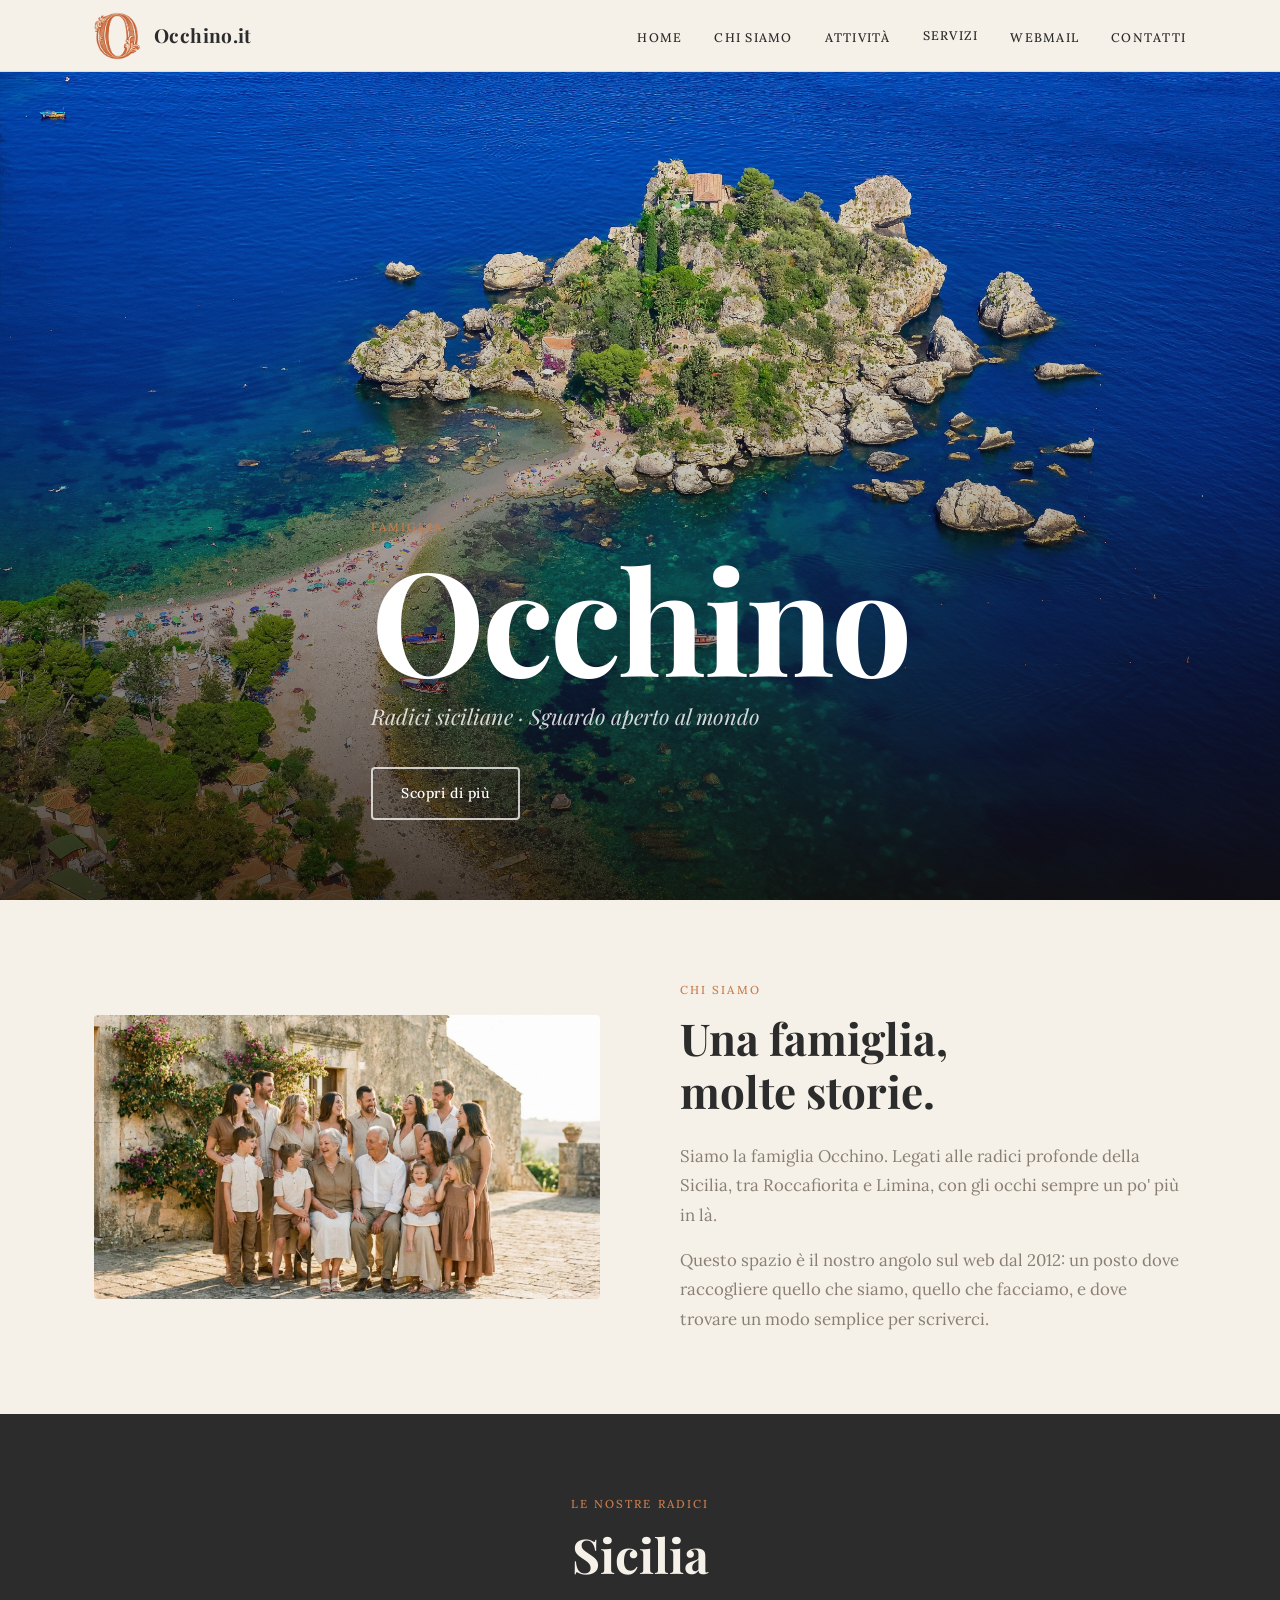
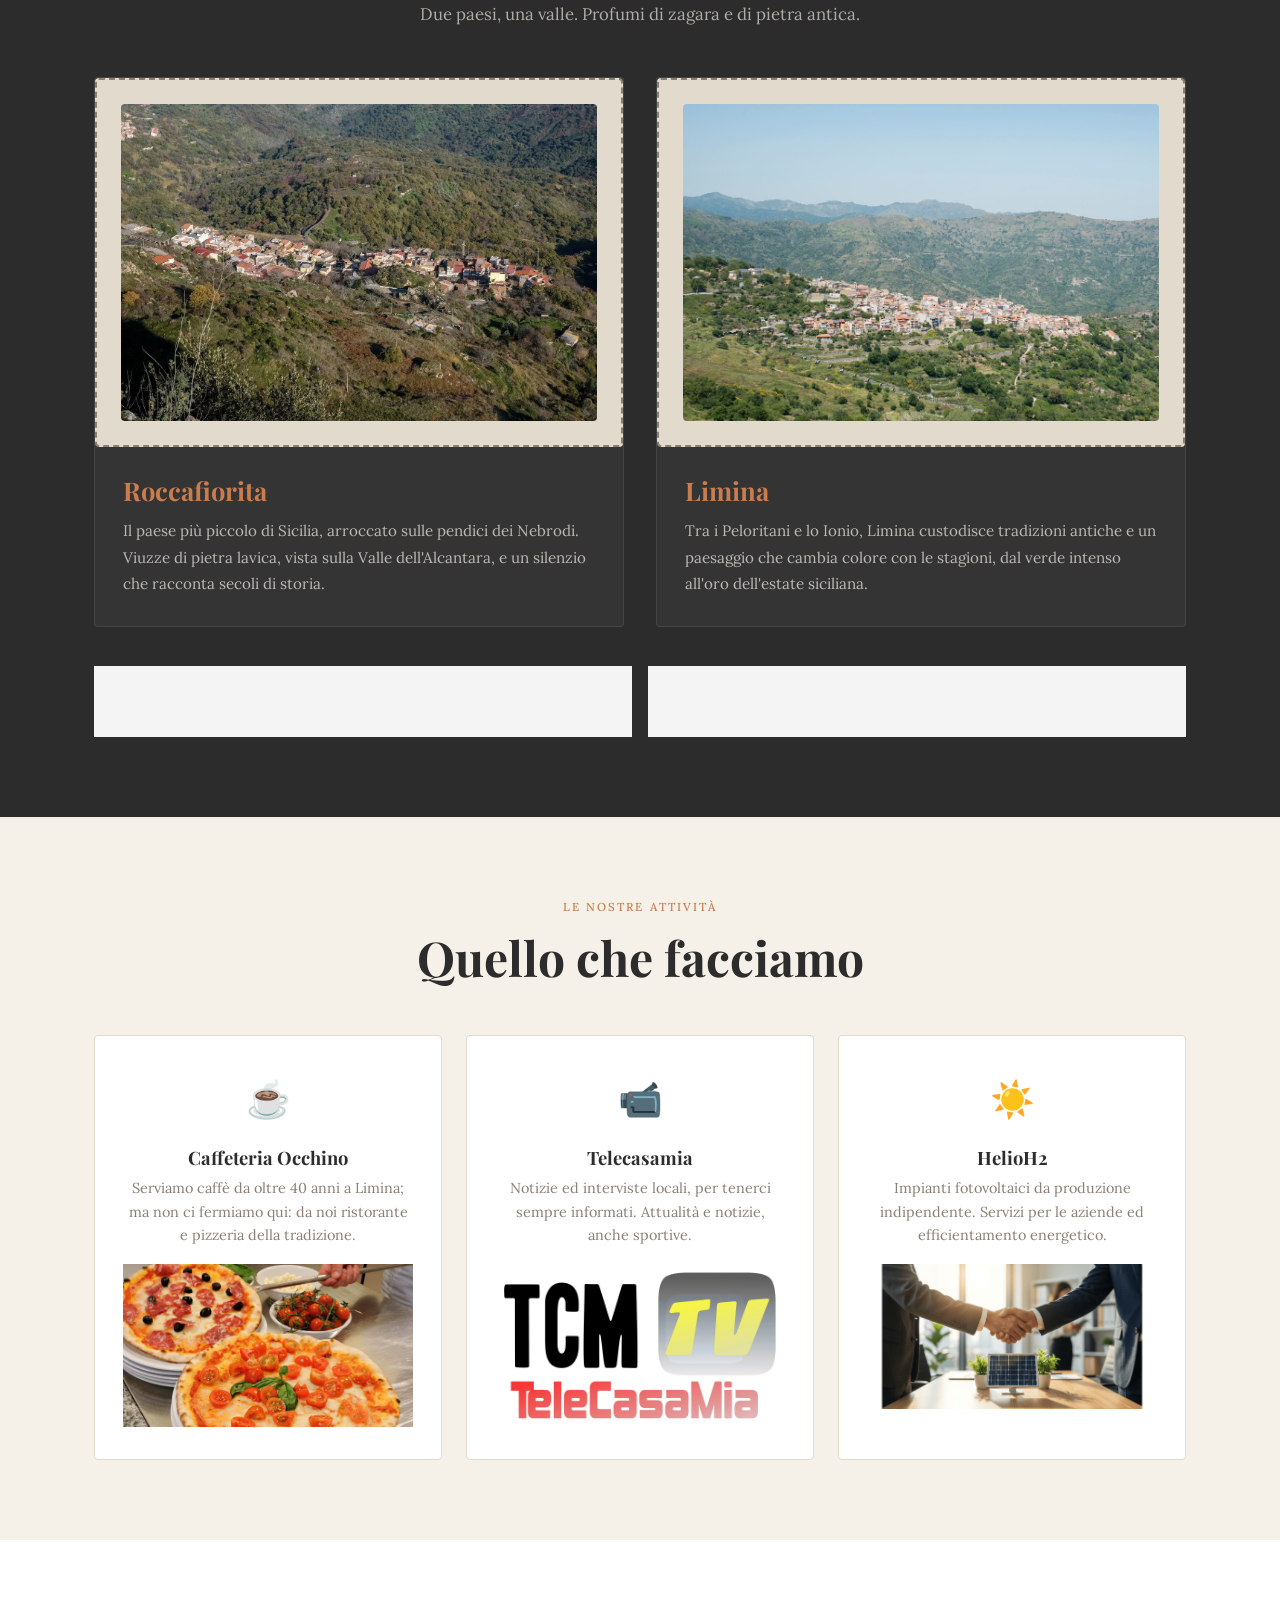
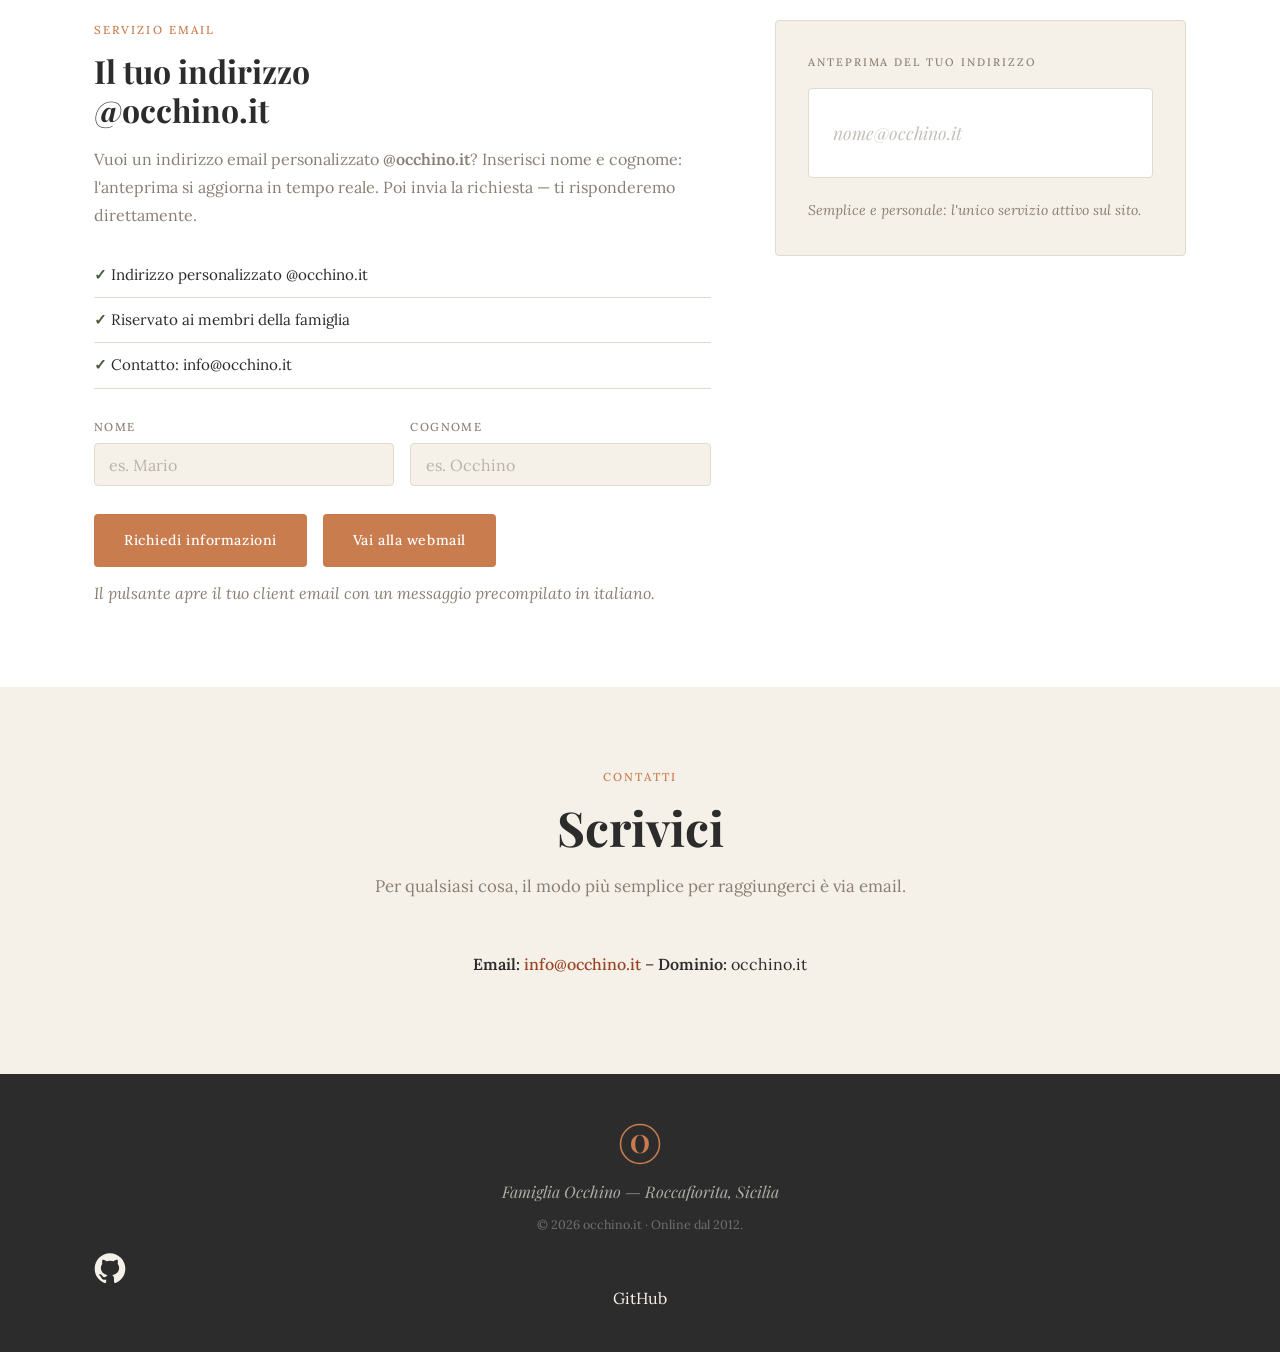
==== index.html @ a4d82f96 "Update index.html" ====
<!DOCTYPE html>
<html lang="it">

<head>
  <meta charset="UTF-8">
  <meta name="viewport" content="width=device-width, initial-scale=1.0">
  <title>Famiglia Occhino</title>
  <meta name="description" content="Sito ufficiale della Famiglia Occhino — Radici siciliane, sguardo aperto al mondo.">

  <!-- Google Fonts: Playfair Display (headings) + Lora (body) -->
  <link rel="preconnect" href="https://fonts.googleapis.com">
  <link rel="preconnect" href="https://fonts.gstatic.com" crossorigin>
  <link
    href="https://fonts.googleapis.com/css2?family=Playfair+Display:ital,wght@0,400;0,600;0,700;1,400;1,600&family=Lora:ital,wght@0,400;0,500;1,400&display=swap"
    rel="stylesheet">

  <link rel="stylesheet" href="jscss/style.css">
  <link rel="icon" type="image/x-icon" href="images/favicon.ico">

</head>

<body>

  <!-- =============================================
       NAVIGATION
       ============================================= -->
  <header class="site-header">
    <nav class="nav container" role="navigation" aria-label="Navigazione principale">

      <a href="#home" class="nav-logo" aria-label="Famiglia Occhino — torna all'inizio">
        <img class="logo-svg" src="images/logo.png" />
        <span class="nav-logo-text">Occhino.it</span>
      </a>

      <button class="nav-toggle" id="navToggle" aria-label="Apri menu" aria-expanded="false">
        <span></span>
        <span></span>
        <span></span>
      </button>

      <ul class="nav-links" id="navLinks" role="list">
        <li><a href="#home">Home</a></li>
        <li><a href="#about">Chi Siamo</a></li>
        <li><a href="#activities">Attività</a></li>
        <li class="nav-item--dropdown">
          <button class="nav-dropdown-toggle" aria-label="Apri menu Servizi" aria-expanded="false">Servizi</button>
          <ul class="nav-dropdown-menu" role="list">
            <li><a href="#email-service">Richiedi nuovo indirizzo</a></li>
            <li><button class="nav-dropdown-btn" id="openCodiceModal">Calcola il Codice Fiscale</button></li>
          </ul>
        </li>
        <li><a href="https://mail.occhino.it" target="_blank">Webmail</a></li>
        <li><a href="#contact">Contatti</a></li>
      </ul>

    </nav>
  </header>


  <!-- =============================================
       HERO
       HOW TO ADD A REAL IMAGE:
       1. Save your photo as images/hero.jpg
       2. Remove the <div class="hero-img-placeholder"> block
       3. Uncomment the <img> line below
       Picsart prompt → see README.md
       ============================================= -->
  <section id="home" class="hero">
    <div class="hero-bg" aria-hidden="true">

      <img src="images/hero.jpg" class="hero-img" alt="Panorama di Roccafiorita, Sicilia">

    </div>
    <div class="hero-overlay" aria-hidden="true"></div>
    <div class="hero-content container">
      <span class="eyebrow">Famiglia</span>
      <h1 class="hero-title">Occhino</h1>
      <p class="hero-subtitle">Radici siciliane &middot; Sguardo aperto al mondo</p>
      <a href="#about" class="button button--outline-white">Scopri di più</a>
    </div>
  </section>


  <!-- =============================================
       ABOUT — Chi Siamo
       Edit the text below freely.
       ============================================= -->
  <section id="about" class="about section">
    <div class="container about-grid">

      <div class="about-image">
        <span><img src="images/famiglia.jpg" alt="La Famiglia Occhino" class="img-full"></span>
      </div>

      <div class="about-text">
        <span class="eyebrow">Chi Siamo</span>
        <h2>Una famiglia,<br>molte storie.</h2>
        <p>
          Siamo la famiglia Occhino. Legati alle radici profonde della Sicilia,
          tra Roccafiorita e Limina, con gli occhi sempre un po' più in là.
        </p>
        <p>
          Questo spazio è il nostro angolo sul web dal 2012: un posto dove
          raccogliere quello che siamo, quello che facciamo, e dove trovare
          un modo semplice per scriverci.
        </p>
        <!-- Add more paragraphs here as needed -->
      </div>

    </div>
  </section>


  <!-- =============================================
       ROOTS — Le Nostre Radici
       ============================================= -->
  <section id="roots" class="roots section">
    <div class="container">
      <span class="eyebrow centered">Le Nostre Radici</span>
      <h2 class="section-title centered">Sicilia</h2>
      <p class="section-intro centered">
        Due paesi, una valle. Profumi di zagara e di pietra antica.
      </p>

      <div class="roots-grid">

        <article class="root-card">
          <div class="img-placeholder img-placeholder--card">
            <span><img src="images/roccafiorita.jpg" alt="Roccafiorita" class="img-full"></span>
          </div>
          <div class="root-card-body">
            <h3>Roccafiorita</h3>
            <p>
              Il paese più piccolo di Sicilia, arroccato sulle pendici dei Nebrodi.
              Viuzze di pietra lavica, vista sulla Valle dell'Alcantara,
              e un silenzio che racconta secoli di storia.
            </p>
          </div>
        </article>

        <article class="root-card">
          <div class="img-placeholder img-placeholder--card">
            <span><img src="images/limina.jpg" alt="Limina" class="img-full"></span>
          </div>
          <div class="root-card-body">
            <h3>Limina</h3>
            <p>
              Tra i Peloritani e lo Ionio, Limina custodisce tradizioni antiche
              e un paesaggio che cambia colore con le stagioni,
              dal verde intenso all'oro dell'estate siciliana.
            </p>
          </div>
        </article>

      </div>

      <!-- Weather cards -->
      <div class="weather-container">
        <article class="weather-bar" id="weatherRoccafiorita">
          <div class="weather-location">
            <h4>Roccafiorita</h4>
          </div>
          <div class="weather-display">
            <div class="weather-icon" id="weatherIconRoccafiorita">🌡️</div>
            <div class="weather-main">
              <p class="weather-temp" id="weatherTempRoccafiorita">—</p>
              <p class="weather-condition" id="weatherConditionRoccafiorita">Caricamento...</p>
            </div>
          </div>
          <div class="weather-details" id="weatherDetailsRoccafiorita"></div>
        </article>

        <article class="weather-bar" id="weatherLimina">
          <div class="weather-location">
            <h4>Limina</h4>
          </div>
          <div class="weather-display">
            <div class="weather-icon" id="weatherIconLimina">🌡️</div>
            <div class="weather-main">
              <p class="weather-temp" id="weatherTempLimina">—</p>
              <p class="weather-condition" id="weatherConditionLimina">Caricamento...</p>
            </div>
          </div>
          <div class="weather-details" id="weatherDetailsLimina"></div>
        </article>
      </div>
    </div>
  </section>


  <!-- =============================================
       ACTIVITIES — Le Nostre Attività
       HOW TO CUSTOMIZE:
       - Change the emoji in <div class="activity-icon">
       - Edit title in <h4> and text in <p>
       - Duplicate an .activity-card block to add more
       - Delete cards you don't need
       ============================================= -->
  <section id="activities" class="activities section">
    <div class="container">
      <span class="eyebrow centered">Le Nostre Attività</span>
      <h2 class="section-title centered">Quello che facciamo</h2>

      <div class="activity-grid">

        <!-- Card 1 — customize freely -->
        <div class="activity-card">
          <div class="activity-icon">☕️</div>
          <h4>Caffeteria Occhino</h4>
          <p>Serviamo caff&egrave; da oltre 40 anni a Limina; ma non ci fermiamo qui: da noi ristorante e pizzeria della
            tradizione.</p>
          <a href="https://caffetteria.occhino.it" target="_blank" title="Caffetteria Occhino">
            <img src="images/caffetteria.png" class="attivita" />
          </a>
        </div>

        <!-- Card 2 — customize freely -->
        <div class="activity-card">
          <div class="activity-icon">📹</div>
          <h4>Telecasamia</h4>
          <p>Notizie ed interviste locali, per tenerci sempre informati. Attualit&agrave; e notizie, anche sportive.</p>
          <a href="https://www.facebook.com/filippo.occhino.3/?locale=it_IT" target="_blank" title="Telecasamia">
            <img src="images/telecasamia.png" class="attivita" />
          </a>
        </div>

        <!-- Card 3 — customize freely -->
        <div class="activity-card">
          <div class="activity-icon">☀️</div>
          <h4>HelioH2</h4>
          <p>Impianti fotovoltaici da produzione indipendente. Servizi per le aziende ed efficientamento energetico.</p>
          <a href="https://www.helioh2.com" target="_blank" title="HelioH2 S.r.l.">
            <img src="images/helioh2.png" class="attivita" />
          </a>
        </div>

      </div>
    </div>
  </section>


  <!-- =============================================
       EMAIL SERVICE
       No selling, no VAT — info request only.
       JavaScript handles live preview & mailto.
       ============================================= -->
  <section id="email-service" class="email-section section section--alt">
    <div class="container email-grid">

      <article class="email-panel">
        <span class="eyebrow">Servizio Email</span>
        <h2>Il tuo indirizzo<br>@occhino.it</h2>
        <p>
          Vuoi un indirizzo email personalizzato <strong>@occhino.it</strong>?
          Inserisci nome e cognome: l'anteprima si aggiorna in tempo reale.
          Poi invia la richiesta — ti risponderemo direttamente.
        </p>

        <ul class="feature-list">
          <li>Indirizzo personalizzato @occhino.it</li>
          <li>Riservato ai membri della famiglia</li>
          <li>Contatto: info@occhino.it</li>
        </ul>

        <!-- ── Fillable form ── -->
        <div class="email-form">
          <div class="form-row">
            <div class="form-group">
              <label for="emailNome" class="form-label">Nome</label>
              <input type="text" id="emailNome" class="form-input" placeholder="es. Mario" autocomplete="given-name">
            </div>
            <div class="form-group">
              <label for="emailCognome" class="form-label">Cognome</label>
              <input type="text" id="emailCognome" class="form-input" placeholder="es. Occhino"
                autocomplete="family-name">
            </div>
          </div>
        </div>

        <div class="button-group">
          <a class="button button--primary" id="emailRequestBtn"
            href="mailto:info@occhino.it?subject=Richiesta%20indirizzo%20%40occhino.it">
            Richiedi informazioni
          </a>

          <a class="button button--primary" id="emailRequestBtn" href="https://mail.occhino.it">
            Vai alla webmail
          </a>
        </div>

        <p class="form-note">
          Il pulsante apre il tuo client email con un messaggio precompilato in italiano.
        </p>
      </article>

      <!-- ── Live preview aside ── -->
      <aside class="email-examples">
        <span class="sample-label">Anteprima del tuo indirizzo</span>

        <div class="email-preview-card" id="emailPreviewCard">
          <div class="email-preview-address" id="emailPreview">
            <span class="preview-placeholder">nome@occhino.it</span>
          </div>
        </div>
        <p>Semplice e personale: l'unico servizio attivo sul sito.</p>
      </aside>

    </div>
  </section>


  <!-- =============================================
       CONTACT — Contattaci
       ============================================= -->
  <section id="contact" class="contact section">
    <div class="container contact-inner">
      <span class="eyebrow centered">Contatti</span>
      <h2 class="section-title centered">Scrivici</h2>
      <p class="section-intro centered">
        Per qualsiasi cosa, il modo più semplice per raggiungerci è via email.
      </p>

      <div class="contact-text">
        <p>
          <strong>Email:</strong> <a href="mailto:info@occhino.it">info@occhino.it</a> &ndash;
          <strong>Dominio:</strong> occhino.it
        </p>
      </div>

    </div>
  </section>

  <!-- =============================================
       CODICE FISCALE — Modal Popup
       ============================================= -->
  <div id="codice-fiscale-modal" class="modal" role="dialog" aria-labelledby="codice-title" aria-hidden="true">
    <div class="modal-overlay" id="codiceModalOverlay"></div>
    <div class="modal-content">
      <button class="modal-close" id="codiceModalClose" aria-label="Chiudi">✕</button>

      <div class="modal-body">
        <h2 id="codice-title">Calcola il tuo Codice Fiscale</h2>
        <p>Inserisci i tuoi dati personali e ottieni il codice fiscale in pochi secondi.</p>

        <div class="codice-form">
          <div class="form-row">
            <div class="form-group">
              <label for="codiceCognome" class="form-label">Cognome</label>
              <input type="text" id="codiceCognome" class="form-input" placeholder="es. Occhino" autocomplete="family-name">
            </div>
            <div class="form-group">
              <label for="codiceNome" class="form-label">Nome</label>
              <input type="text" id="codiceNome" class="form-input" placeholder="es. Mario" autocomplete="given-name">
            </div>
          </div>

          <div class="form-row">
            <div class="form-group">
              <label for="codiceSesso" class="form-label">Sesso</label>
              <select id="codiceSesso" class="form-input">
                <option value="">— Seleziona —</option>
                <option value="M">Maschio</option>
                <option value="F">Femmina</option>
              </select>
            </div>
            <div class="form-group">
              <label for="codiceLuogo" class="form-label">Comune di nascita</label>
              <input type="text" id="codiceLuogo" class="form-input" placeholder="es. Limina" autocomplete="address-level2">
            </div>
          </div>

          <div class="form-row">
            <div class="form-group">
              <label for="codiceData" class="form-label">Data di nascita</label>
              <input type="date" id="codiceData" class="form-input">
            </div>
          </div>
        </div>

        <button class="button button--primary" id="codiceCalcolaBtn" style="width: 100%; margin-top: 1.5rem;">Calcola Codice</button>

        <div class="codice-result-box" id="codiceResult" style="margin-top: 1.5rem; text-align: center;">
          <span class="result-placeholder">—</span>
        </div>

        <p class="form-note" style="text-align: center; margin-top: 1rem;">
          Nessun dato viene salvato. Il calcolo &egrave; fatto sul momento. <br />
          Calcolo basato sugli algoritmi ufficiali del D.M. n° 345 del 23/12/1976
        </p>
      </div>
    </div>
  </div>


  <!-- =============================================
       FOOTER
       ============================================= -->
  <footer class="site-footer">
    <div class="container footer-inner">
      <svg class="logo-svg logo-svg--footer" viewBox="0 0 70 70" xmlns="http://www.w3.org/2000/svg" aria-hidden="true">
        <circle cx="35" cy="35" r="31" fill="none" stroke="#C97C4D" stroke-width="2.5" />
        <text x="35" y="49" text-anchor="middle" font-family="'Playfair Display', Georgia, serif" font-size="40"
          font-weight="700" fill="#C97C4D">O</text>
      </svg>
      <p class="footer-tagline">Famiglia Occhino &mdash; Roccafiorita, Sicilia</p>
      <p class="footer-copy">
        &copy; <span id="year"></span> occhino.it &middot; Online dal 2012.
      </p>
      <p>
        <svg data-component="Octicon" aria-hidden="true" focusable="false" class="octicon octicon-mark-github" viewBox="0 0 24 24" width="32" height="32" fill="currentColor" display="inline-block" overflow="visible" style="vertical-align:text-bottom"><path d="M10.226 17.284c-2.965-.36-5.054-2.493-5.054-5.256 0-1.123.404-2.336 1.078-3.144-.292-.741-.247-2.314.09-2.965.898-.112 2.111.36 2.83 1.01.853-.269 1.752-.404 2.853-.404 1.1 0 1.999.135 2.807.382.696-.629 1.932-1.1 2.83-.988.315.606.36 2.179.067 2.942.72.854 1.101 2 1.101 3.167 0 2.763-2.089 4.852-5.098 5.234.763.494 1.28 1.572 1.28 2.807v2.336c0 .674.561 1.056 1.235.786 4.066-1.55 7.255-5.615 7.255-10.646C23.5 6.188 18.334 1 11.978 1 5.62 1 .5 6.188.5 12.545c0 4.986 3.167 9.12 7.435 10.669.606.225 1.19-.18 1.19-.786V20.63a2.9 2.9 0 0 1-1.078.224c-1.483 0-2.359-.808-2.987-2.313-.247-.607-.517-.966-1.034-1.033-.27-.023-.359-.135-.359-.27 0-.27.45-.471.898-.471.652 0 1.213.404 1.797 1.235.45.651.921.943 1.483.943.561 0 .92-.202 1.437-.719.382-.381.674-.718.944-.943"></path></svg>
        GitHub
      </p>
    </div>
  </footer>


  <!-- =============================================
       SCRIPTS — no external dependencies
       ============================================= -->
  <script src="jscss/script.js"></script>

</body>

</html>
---- jscss/style.css ----
/* =====================================================
   OCCHINO.IT — Family Website Stylesheet
   Style: Mediterranean Elegance
   Fonts: Playfair Display (headings) · Lora (body)

   HOW TO CUSTOMIZE:
   ─ Colors  → Edit values in :root (Section 2)
   ─ Fonts   → Change Google Fonts URL in index.html
               and --font-display / --font-body below
   ─ Width   → --max-width controls page max-width
   ─ Spacing → --section-pad controls section height

   Last updated: 2025
   ===================================================== */


/* -------------------------------------------------
   1. RESET
   ------------------------------------------------- */
*,
*::before,
*::after {
  box-sizing: border-box;
  margin: 0;
  padding: 0;
}

html {
  scroll-behavior: smooth;
  font-size: 16px;
  -webkit-text-size-adjust: 100%;
}

ul {
  list-style: none;
}

img,
svg {
  max-width: 100%;
  display: block;
}

button {
  cursor: pointer;
  background: none;
  border: none;
  font: inherit;
}


/* -------------------------------------------------
   2. DESIGN TOKENS (CSS Custom Properties)
   Change these to restyle the entire site.
   ------------------------------------------------- */
:root {
  /* Palette */
  --cream: #F5F1E8;
  /* page background       */
  --terracotta: #C97C4D;
  /* primary brand color   */
  --sienna: #9B4423;
  /* darker terracotta     */
  --olive: #4A5D3A;
  /* checkmarks, accents   */
  --charcoal: #2C2C2C;
  /* dark backgrounds      */
  --warm-gray: #8A7F74;
  /* secondary text        */
  --white: #FFFFFF;
  --border: #E2DBCD;
  /* dividers, card edges  */

  /* Typography */
  --font-display: 'Playfair Display', Georgia, serif;
  --font-body: 'Lora', Georgia, serif;

  /* Layout */
  --max-width: 1140px;
  --section-pad: 5rem 0;
  --radius: 4px;
  --header-h: 72px;
}


/* -------------------------------------------------
   3. BASE STYLES
   ------------------------------------------------- */
body {
  font-family: var(--font-body);
  font-size: 1rem;
  line-height: 1.75;
  color: var(--charcoal);
  background-color: var(--cream);
}

h1,
h2,
h3,
h4 {
  font-family: var(--font-display);
  line-height: 1.2;
  font-weight: 700;
  color: var(--charcoal);
}

p {
  margin-bottom: 1rem;
}

p:last-child {
  margin-bottom: 0;
}

a {
  color: var(--sienna);
  text-decoration: none;
  transition: color 0.2s ease;
}

a:hover {
  color: var(--terracotta);
}

strong {
  font-weight: 600;
}


/* -------------------------------------------------
   4. UTILITIES
   ------------------------------------------------- */
.container {
  max-width: var(--max-width);
  margin: 0 auto;
  padding: 0 1.5rem;
}

.section {
  padding: var(--section-pad);
}

/* White background variant (email section) */
.section--alt {
  background-color: var(--white);
}

/* Uppercase label above headings */
.eyebrow {
  display: block;
  font-family: var(--font-body);
  font-size: 0.72rem;
  font-weight: 500;
  letter-spacing: 0.18em;
  text-transform: uppercase;
  color: var(--terracotta);
  margin-bottom: 0.75rem;
}

.centered {
  text-align: center;
}

.section-title {
  font-size: clamp(2rem, 4vw, 3rem);
  margin-bottom: 1rem;
}

.section-intro {
  font-size: 1.05rem;
  color: var(--warm-gray);
  max-width: 580px;
  margin: 0 auto 3rem;
  line-height: 1.75;
}

/* ----- Image placeholders ----- */
/* Remove these divs when you add real photos. */
.img-placeholder {
  background-color: var(--border);
  border: 2px dashed var(--warm-gray);
  border-radius: var(--radius);
  display: flex;
  align-items: center;
  justify-content: center;
  padding: 1.5rem;
  min-height: 260px;
  text-align: center;
  color: var(--warm-gray);
  font-family: var(--font-body);
  font-size: 0.82rem;
  font-style: italic;
  line-height: 1.6;
}

.img-placeholder--tall {
  min-height: 400px;
}

.img-placeholder--card {
  min-height: 220px;
}

/* Class for real photos — add this to your <img> tags */
.img-full {
  width: 100%;
  height: 100%;
  object-fit: cover;
  object-position: center;
  border-radius: var(--radius);
  display: block;
}

/* ----- Buttons ----- */
.button {
  display: inline-block;
  padding: 0.75rem 1.75rem;
  border-radius: var(--radius);
  font-family: var(--font-body);
  font-size: 0.88rem;
  font-weight: 500;
  letter-spacing: 0.04em;
  text-align: center;
  white-space: nowrap;
  cursor: pointer;
  transition: background-color 0.2s ease, color 0.2s ease, border-color 0.2s ease;
}

.button--primary {
  background-color: var(--terracotta);
  color: var(--white);
  border: 2px solid var(--terracotta);
}

.button--primary:hover {
  background-color: var(--sienna);
  border-color: var(--sienna);
  color: var(--white);
}

.button--secondary {
  background-color: transparent;
  color: var(--terracotta);
  border: 2px solid var(--terracotta);
}

.button--secondary:hover {
  background-color: var(--terracotta);
  color: var(--white);
}

.button--outline-white {
  background-color: transparent;
  color: var(--white);
  border: 2px solid rgba(255, 255, 255, 0.75);
}

.button--outline-white:hover {
  background-color: rgba(255, 255, 255, 0.15);
  color: var(--white);
}

.button-group {
  display: flex;
  flex-wrap: wrap;
  gap: 1rem;
  margin-top: 1.75rem;
}


/* -------------------------------------------------
   5. HEADER & NAVIGATION
   ------------------------------------------------- */
.site-header {
  position: sticky;
  top: 0;
  z-index: 200;
  height: var(--header-h);
  display: flex;
  align-items: center;
  background-color: var(--cream);
  border-bottom: 1px solid var(--border);
}

.nav {
  display: flex;
  align-items: center;
  justify-content: space-between;
  width: 100%;
}

/* Logo mark + wordmark */
.nav-logo {
  display: flex;
  align-items: center;
  gap: 0.75rem;
  text-decoration: none;
}

.logo-svg {
  width: 48px;
  height: 48px;
  flex-shrink: 0;
}

.logo-svg--footer {
  width: 44px;
  height: 44px;
  margin: 0 auto 0.75rem;
}

.nav-logo-text {
  font-family: var(--font-display);
  font-size: 1.2rem;
  font-weight: 700;
  letter-spacing: 0.02em;
  color: var(--charcoal);
}

/* Desktop links */
.nav-links {
  display: flex;
  align-items: center;
  gap: 2rem;
}

.nav-links a {
  font-family: var(--font-body);
  font-size: 0.78rem;
  font-weight: 500;
  letter-spacing: 0.1em;
  text-transform: uppercase;
  color: var(--charcoal);
  text-decoration: none;
  padding-bottom: 2px;
  border-bottom: 1px solid transparent;
  transition: color 0.2s ease, border-color 0.2s ease;
}

.nav-links a:hover {
  color: var(--terracotta);
  border-bottom-color: var(--terracotta);
}

/* Hamburger button (hidden on desktop) */
.nav-toggle {
  display: none;
  flex-direction: column;
  justify-content: center;
  gap: 5px;
  width: 32px;
  height: 32px;
  padding: 0;
}

.nav-toggle span {
  display: block;
  height: 2px;
  width: 100%;
  background-color: var(--charcoal);
  border-radius: 2px;
  transition: transform 0.25s ease, opacity 0.25s ease;
  transform-origin: center;
}

/* Animated X when open */
.nav-toggle.active span:nth-child(1) {
  transform: translateY(7px) rotate(45deg);
}

.nav-toggle.active span:nth-child(2) {
  opacity: 0;
}

.nav-toggle.active span:nth-child(3) {
  transform: translateY(-7px) rotate(-45deg);
}

/* Dropdown menu */
.nav-item--dropdown {
  position: relative;
}

.nav-dropdown-toggle {
  font-family: var(--font-body);
  font-size: 0.78rem;
  font-weight: 500;
  letter-spacing: 0.1em;
  text-transform: uppercase;
  color: var(--charcoal);
  display: flex;
  align-items: center;
  gap: 0.4rem;
  transition: color 0.2s ease, border-color 0.2s ease;
}

.nav-dropdown-toggle:hover {
  color: var(--terracotta);
  border-bottom-color: var(--terracotta);
}

.dropdown-arrow {
  font-size: 0.5rem;
  transition: transform 0.2s ease;
  display: inline-block;
}

.nav-dropdown-toggle[aria-expanded="true"] .dropdown-arrow {
  transform: rotate(180deg);
}

.nav-dropdown-menu {
  position: absolute;
  top: calc(100% + 0.75rem);
  left: 0;
  background-color: var(--white);
  border: 1px solid var(--border);
  border-radius: var(--radius);
  min-width: 200px;
  box-shadow: 0 4px 12px rgba(0, 0, 0, 0.1);
  opacity: 0;
  visibility: hidden;
  transform: translateY(-8px);
  transition: opacity 0.2s ease, visibility 0.2s ease, transform 0.2s ease;
  z-index: 300;
  padding: 0.5rem 0;
}

.nav-dropdown-toggle[aria-expanded="true"] ~ .nav-dropdown-menu {
  opacity: 1;
  visibility: visible;
  transform: translateY(0);
}

.nav-dropdown-menu li {
  list-style: none;
}

.nav-dropdown-menu a {
  display: block;
  padding: 0.75rem 1.5rem;
  font-family: var(--font-body);
  font-size: 0.88rem;
  font-weight: 400;
  letter-spacing: 0;
  text-transform: none;
  color: var(--charcoal);
  text-decoration: none;
  transition: background-color 0.2s ease, color 0.2s ease;
}

.nav-dropdown-menu a:hover {
  background-color: var(--cream);
  color: var(--terracotta);
  border: none;
}


/* -------------------------------------------------
   6. HERO
   ------------------------------------------------- */
.hero {
  position: relative;
  min-height: calc(100vh - var(--header-h));
  display: flex;
  align-items: flex-end;
  padding-bottom: 5rem;
  overflow: hidden;
}

.hero-bg {
  position: absolute;
  inset: 0;
  z-index: 0;
}

/* Placeholder gradient — warm Sicilian tones */
/* Delete when you add a real photo */
.hero-img-placeholder {
  width: 100%;
  height: 100%;
  background: linear-gradient(155deg, #D4A675 0%, #9B6442 45%, #6B3D1F 100%);
  display: flex;
  align-items: flex-end;
  padding: 1.5rem;
  color: rgba(255, 255, 255, 0.4);
  font-size: 0.78rem;
  font-style: italic;
  line-height: 1.6;
}

/* Real hero image — uncomment in HTML and use this class */
.hero-img {
  width: 100%;
  height: 100%;
  object-fit: cover;
  object-position: center 60%;
}

/* Dark gradient overlay for text legibility */
.hero-overlay {
  position: absolute;
  inset: 0;
  z-index: 1;
  background: linear-gradient(to top,
      rgba(20, 12, 6, 0.78) 0%,
      rgba(20, 12, 6, 0.22) 55%,
      rgba(20, 12, 6, 0.05) 100%);
}

.hero-content {
  position: relative;
  z-index: 2;
  color: var(--white);
  padding-top: 2rem;
}

.hero-content .eyebrow {
  color: var(--terracotta);
}

.hero-title {
  font-family: var(--font-display);
  font-size: clamp(4.5rem, 12vw, 9rem);
  font-weight: 700;
  line-height: 0.95;
  letter-spacing: -0.02em;
  color: var(--white);
  margin-bottom: 0.75rem;
  margin-top: 0.25rem;
}

.hero-subtitle {
  font-family: var(--font-display);
  font-style: italic;
  font-weight: 400;
  font-size: clamp(1rem, 2.2vw, 1.35rem);
  color: rgba(255, 255, 255, 0.82);
  margin-bottom: 2rem;
}


/* -------------------------------------------------
   7. ABOUT — Chi Siamo
   ------------------------------------------------- */
.about-grid {
  display: grid;
  grid-template-columns: 1fr 1fr;
  gap: 5rem;
  align-items: center;
}

.about-text h2 {
  font-size: clamp(2rem, 3.5vw, 2.75rem);
  margin-bottom: 1.5rem;
}

.about-text p {
  color: var(--warm-gray);
  font-size: 1.05rem;
}


/* -------------------------------------------------
   8. ROOTS — Le Nostre Radici
   ------------------------------------------------- */
.roots {
  background-color: var(--charcoal);
}

.roots .eyebrow {
  color: var(--terracotta);
}

.roots .section-title {
  color: var(--cream);
}

.roots .section-intro {
  color: rgba(245, 241, 232, 0.65);
}

.roots-grid {
  display: grid;
  grid-template-columns: 1fr 1fr;
  gap: 2rem;
}

.root-card {
  border-radius: var(--radius);
  overflow: hidden;
  background-color: rgba(255, 255, 255, 0.04);
  border: 1px solid rgba(255, 255, 255, 0.08);
}

.root-card-body {
  padding: 1.75rem;
}

.root-card-body h3 {
  font-size: 1.6rem;
  color: var(--terracotta);
  margin-bottom: 0.75rem;
}

.root-card-body p {
  color: rgba(245, 241, 232, 0.7);
  font-size: 0.95rem;
  line-height: 1.75;
}

/* Weather bars — 2 column grid */
.weather-container {
  margin-top: 2.5rem;
  display: grid;
  grid-template-columns: 1fr 1fr;
  gap: 1rem;
}

.weather-bar {
  background-color: rgba(255, 255, 255, 0.95);
  border: 1px solid rgba(255, 255, 255, 0.3);
  border-radius: var(--radius);
  padding: 1.25rem 1.5rem;
  display: flex;
  align-items: center;
  gap: 1rem;
  backdrop-filter: blur(10px);
  transition: box-shadow 0.2s ease, transform 0.2s ease;
  white-space: nowrap;
}

.weather-bar:hover {
  box-shadow: 0 4px 12px rgba(0, 0, 0, 0.12);
  transform: translateY(-1px);
}

.weather-location {
  flex-shrink: 0;
}

.weather-location h4 {
  font-family: var(--font-display);
  font-size: 1rem;
  color: var(--charcoal);
  margin: 0;
  font-weight: 600;
}

.weather-display {
  display: flex;
  align-items: center;
  gap: 0.75rem;
  flex-shrink: 0;
}

.weather-icon {
  font-size: 2rem;
  flex-shrink: 0;
  display: block;
}

.weather-main {
  display: flex;
  flex-direction: column;
  gap: 0.15rem;
}

.weather-temp {
  font-family: 'Courier New', monospace;
  font-size: 1.25rem;
  font-weight: 700;
  color: var(--terracotta);
  margin: 0;
}

.weather-condition {
  font-size: 0.8rem;
  color: var(--charcoal);
  margin: 0;
  font-weight: 500;
}

.weather-details {
  font-size: 0.75rem;
  color: rgba(44, 44, 44, 0.7);
  flex-shrink: 0;
  text-align: right;
  margin-left: auto;
  line-height: 1.4;
}

/* Mobile responsiveness */
@media (max-width: 768px) {
  .weather-container {
    grid-template-columns: 1fr;
  }

  .weather-bar {
    white-space: normal;
  }

  .weather-details {
    text-align: left;
    margin-left: 0;
  }
}


/* -------------------------------------------------
   9. ACTIVITIES — Le Nostre Attività
   ------------------------------------------------- */
.activity-grid {
  display: grid;
  grid-template-columns: repeat(auto-fit, minmax(240px, 1fr));
  gap: 1.5rem;
  margin-top: 3rem;
}

.activity-card {
  background-color: var(--white);
  border: 1px solid var(--border);
  border-radius: var(--radius);
  padding: 2rem 1.75rem;
  text-align: center;
  transition: box-shadow 0.2s ease;
}

.activity-card:hover {
  box-shadow: 0 4px 20px rgba(44, 44, 44, 0.08);
}

.activity-icon {
  font-size: 2.25rem;
  margin-bottom: 1rem;
  display: block;
}

.activity-card h4 {
  font-size: 1.15rem;
  color: var(--charcoal);
  margin-bottom: 0.5rem;
}

.activity-card p {
  font-size: 0.9rem;
  color: var(--warm-gray);
  line-height: 1.65;
}


/* -------------------------------------------------
   10. EMAIL SERVICE
   ------------------------------------------------- */
.email-grid {
  display: grid;
  grid-template-columns: 3fr 2fr;
  gap: 4rem;
  align-items: start;
}

.email-panel h2 {
  font-size: clamp(1.5rem, 2.5vw, 2.25rem);
  margin-bottom: 1rem;
}

.email-panel>p {
  color: var(--warm-gray);
  font-size: 1rem;
}

.feature-list {
  margin: 1.5rem 0 0.5rem;
}

.feature-list li {
  padding: 0.55rem 0;
  border-bottom: 1px solid var(--border);
  font-size: 0.95rem;
  color: var(--charcoal);
}

.feature-list li::before {
  content: '✓  ';
  color: var(--olive);
  font-weight: 700;
}

/* ----- Fillable form ----- */
.email-form {
  margin-top: 1.75rem;
}

.form-row {
  display: grid;
  grid-template-columns: 1fr 1fr;
  gap: 1rem;
}

.form-group {
  display: flex;
  flex-direction: column;
  gap: 0.4rem;
}

.form-label {
  font-family: var(--font-body);
  font-size: 0.72rem;
  font-weight: 500;
  letter-spacing: 0.12em;
  text-transform: uppercase;
  color: var(--warm-gray);
}

.form-input {
  font-family: var(--font-body);
  font-size: 1rem;
  color: var(--charcoal);
  background-color: var(--cream);
  border: 1px solid var(--border);
  border-radius: var(--radius);
  padding: 0.65rem 0.9rem;
  width: 100%;
  outline: none;
  transition: border-color 0.2s ease, box-shadow 0.2s ease;
  -webkit-appearance: none;
}

.form-input::placeholder {
  color: rgba(138, 127, 116, 0.55);
}

.form-input:focus {
  border-color: var(--terracotta);
  box-shadow: 0 0 0 3px rgba(201, 124, 77, 0.15);
}

.form-note {
  margin-top: 0.75rem;
  font-size: 0.78rem;
  color: var(--warm-gray);
  font-style: italic;
}

/* ----- Live preview aside ----- */
.email-examples {
  background-color: var(--cream);
  border: 1px solid var(--border);
  border-radius: var(--radius);
  padding: 2rem;
}

.sample-label {
  display: block;
  font-size: 0.68rem;
  font-weight: 500;
  letter-spacing: 0.18em;
  text-transform: uppercase;
  color: var(--warm-gray);
  margin-bottom: 1rem;
}

/* Preview card — the big live address box */
.email-preview-card {
  background-color: var(--white);
  border: 1px solid var(--border);
  border-radius: var(--radius);
  padding: 1.25rem 1.5rem;
  margin-bottom: 0.75rem;
  min-height: 90px;
  display: flex;
  flex-direction: column;
  justify-content: center;
  gap: 0.4rem;
}

.email-preview-address {
  font-family: var(--font-display);
  font-size: clamp(0.88rem, 1.8vw, 1.1rem);
  word-break: break-all;
  line-height: 1.3;
}

.preview-placeholder {
  color: rgba(138, 127, 116, 0.5);
  font-style: italic;
}

.preview-live {
  color: var(--sienna);
  font-weight: 600;
}

.email-preview-name {
  font-family: var(--font-body);
  font-size: 0.82rem;
  color: var(--warm-gray);
}

.preview-hint {
  font-size: 0.78rem;
  color: var(--warm-gray);
  font-style: italic;
  margin-bottom: 0;
}

.sample-divider {
  border: none;
  border-top: 1px solid var(--border);
  margin: 1.5rem 0 1.25rem;
}

/* Static examples (below divider) */
.sample-address {
  font-family: var(--font-display);
  font-size: 1.05rem;
  color: var(--sienna);
  padding: 0.6rem 0;
  border-bottom: 1px solid var(--border);
}

.sample-address:last-of-type {
  margin-bottom: 0;
}

.email-examples>p {
  font-size: 0.88rem;
  color: var(--warm-gray);
  font-style: italic;
  margin-top: 1.25rem;
}


/* -------------------------------------------------
   11. WEBMAIL VIEWER
   ------------------------------------------------- */


/* -------------------------------------------------
   12. MODAL — Popup
   ------------------------------------------------- */
.modal {
  position: fixed;
  inset: 0;
  z-index: 1000;
  display: flex;
  align-items: center;
  justify-content: center;
  opacity: 0;
  visibility: hidden;
  transition: opacity 0.3s ease, visibility 0.3s ease;
}

.modal[aria-hidden="false"] {
  opacity: 1;
  visibility: visible;
}

.modal-overlay {
  position: absolute;
  inset: 0;
  background-color: rgba(0, 0, 0, 0.5);
  cursor: pointer;
}

.modal-content {
  position: relative;
  z-index: 1001;
  background-color: var(--white);
  border-radius: var(--radius);
  max-width: 500px;
  width: 90%;
  max-height: 90vh;
  overflow-y: auto;
  box-shadow: 0 10px 40px rgba(0, 0, 0, 0.2);
}

.modal-content--large {
  max-width: 900px;
  max-height: 85vh;
}

.modal-close {
  position: absolute;
  top: 1rem;
  right: 1rem;
  width: 32px;
  height: 32px;
  background-color: transparent;
  border: none;
  font-size: 1.5rem;
  color: var(--charcoal);
  cursor: pointer;
  display: flex;
  align-items: center;
  justify-content: center;
  transition: color 0.2s ease;
  z-index: 1002;
}

.modal-close:hover {
  color: var(--terracotta);
}

.modal-body {
  padding: 2.5rem 2rem 2rem;
}

.modal-body h2 {
  font-size: 1.5rem;
  margin-bottom: 0.5rem;
  padding-right: 2rem;
}

.modal-body>p {
  color: var(--warm-gray);
  font-size: 0.95rem;
  margin-bottom: 1.5rem;
}

.codice-form {
  margin-top: 1.25rem;
}

.codice-result-box {
  background-color: var(--cream);
  border: 2px solid var(--border);
  border-radius: var(--radius);
  padding: 1.25rem;
  font-family: 'Courier New', monospace;
  font-size: 1.1rem;
  font-weight: 600;
  word-break: break-all;
  line-height: 1.4;
  letter-spacing: 0.05em;
  min-height: 60px;
  display: flex;
  align-items: center;
  justify-content: center;
}

.result-placeholder {
  color: rgba(138, 127, 116, 0.5);
  font-style: italic;
}

/* Button in dropdown menu */
.nav-dropdown-btn {
  display: block;
  width: 100%;
  padding: 0.75rem 1.5rem;
  font-family: var(--font-body);
  font-size: 0.88rem;
  font-weight: 400;
  letter-spacing: 0;
  text-transform: none;
  color: var(--charcoal);
  text-decoration: none;
  background: none;
  border: none;
  cursor: pointer;
  text-align: left;
  transition: background-color 0.2s ease, color 0.2s ease;
}

.nav-dropdown-btn:hover {
  background-color: var(--cream);
  color: var(--terracotta);
}


/* -------------------------------------------------
   14. CONTACT — Contattaci
   ------------------------------------------------- */
.contact-text {
  margin-top: 2rem;
  text-align: center;
}

.contact-text p {
  font-size: 1rem;
  color: var(--charcoal);
  margin-bottom: 1rem;
}

.contact-text a {
  color: var(--sienna);
  font-weight: 500;
}


/* -------------------------------------------------
   15. FOOTER
   ------------------------------------------------- */
.site-footer {
  background-color: var(--charcoal);
  color: var(--cream);
  padding: 3rem 0 2.5rem;
}

.footer-inner {
  text-align: center;
}

.footer-tagline {
  font-family: var(--font-display);
  font-style: italic;
  font-size: 1rem;
  color: rgba(245, 241, 232, 0.65);
  margin-bottom: 0.5rem;
}

.footer-copy {
  font-size: 0.78rem;
  color: rgba(245, 241, 232, 0.35);
}

.logo-svg--footer {
  cursor: default;
  transition: filter 0.3s ease;
}

@keyframes logo-pulse {
  0% {
    filter: drop-shadow(0 0 4px #C97C4D80);
  }

  50% {
    filter: drop-shadow(0 0 14px #C97C4D) drop-shadow(0 0 28px #C97C4D99);
  }

  100% {
    filter: drop-shadow(0 0 4px #C97C4D80);
  }
}

.logo-svg--footer:hover {
  animation: logo-pulse 1.5s ease-in-out;
  animation-iteration-count: 6;
  /* ~9s, close enough to 10s */
  animation-fill-mode: forwards;
}


/* -------------------------------------------------
   13. RESPONSIVE — Tablet & Mobile
   ------------------------------------------------- */
@media (max-width: 768px) {

  :root {
    --section-pad: 3.5rem 0;
  }

  /* -- Navigation -- */
  .nav-toggle {
    display: flex;
  }

  .nav-links {
    display: none;
    position: absolute;
    top: var(--header-h);
    left: 0;
    right: 0;
    flex-direction: column;
    align-items: flex-start;
    gap: 0;
    background-color: var(--cream);
    border-bottom: 1px solid var(--border);
    box-shadow: 0 6px 20px rgba(0, 0, 0, 0.08);
    padding: 0.5rem 0;
  }

  .nav-links.open {
    display: flex;
  }

  .nav-links a {
    display: block;
    padding: 0.9rem 1.5rem;
    border-bottom: none;
    width: 100%;
  }

  .nav-links a:hover {
    background-color: rgba(201, 124, 77, 0.06);
  }

  /* -- Hero -- */
  .hero {
    min-height: 85vh;
    padding-bottom: 3.5rem;
    align-items: flex-end;
  }

  /* -- About -- */
  .about-grid {
    grid-template-columns: 1fr;
    gap: 2.5rem;
  }

  .about-image {
    order: -1;
    /* image above text on mobile */
  }

  /* -- Roots -- */
  .roots-grid {
    grid-template-columns: 1fr;
  }

  /* -- Email -- */
  .email-grid {
    grid-template-columns: 1fr;
    gap: 2.5rem;
  }

  .form-row {
    grid-template-columns: 1fr;
  }

  /* -- Buttons -- */
  .button-group {
    flex-direction: column;
  }

  .button-group .button {
    width: 100%;
    text-align: center;
  }

  /* -- Contact -- */
  .contact-cards {
    flex-direction: column;
    align-items: center;
  }

  .contact-card {
    width: 100%;
    max-width: 300px;
  }
}

@media (max-width: 480px) {
  .hero-title {
    font-size: clamp(3rem, 20vw, 4.5rem);
  }

  .activity-grid {
    grid-template-columns: 1fr;
  }
}
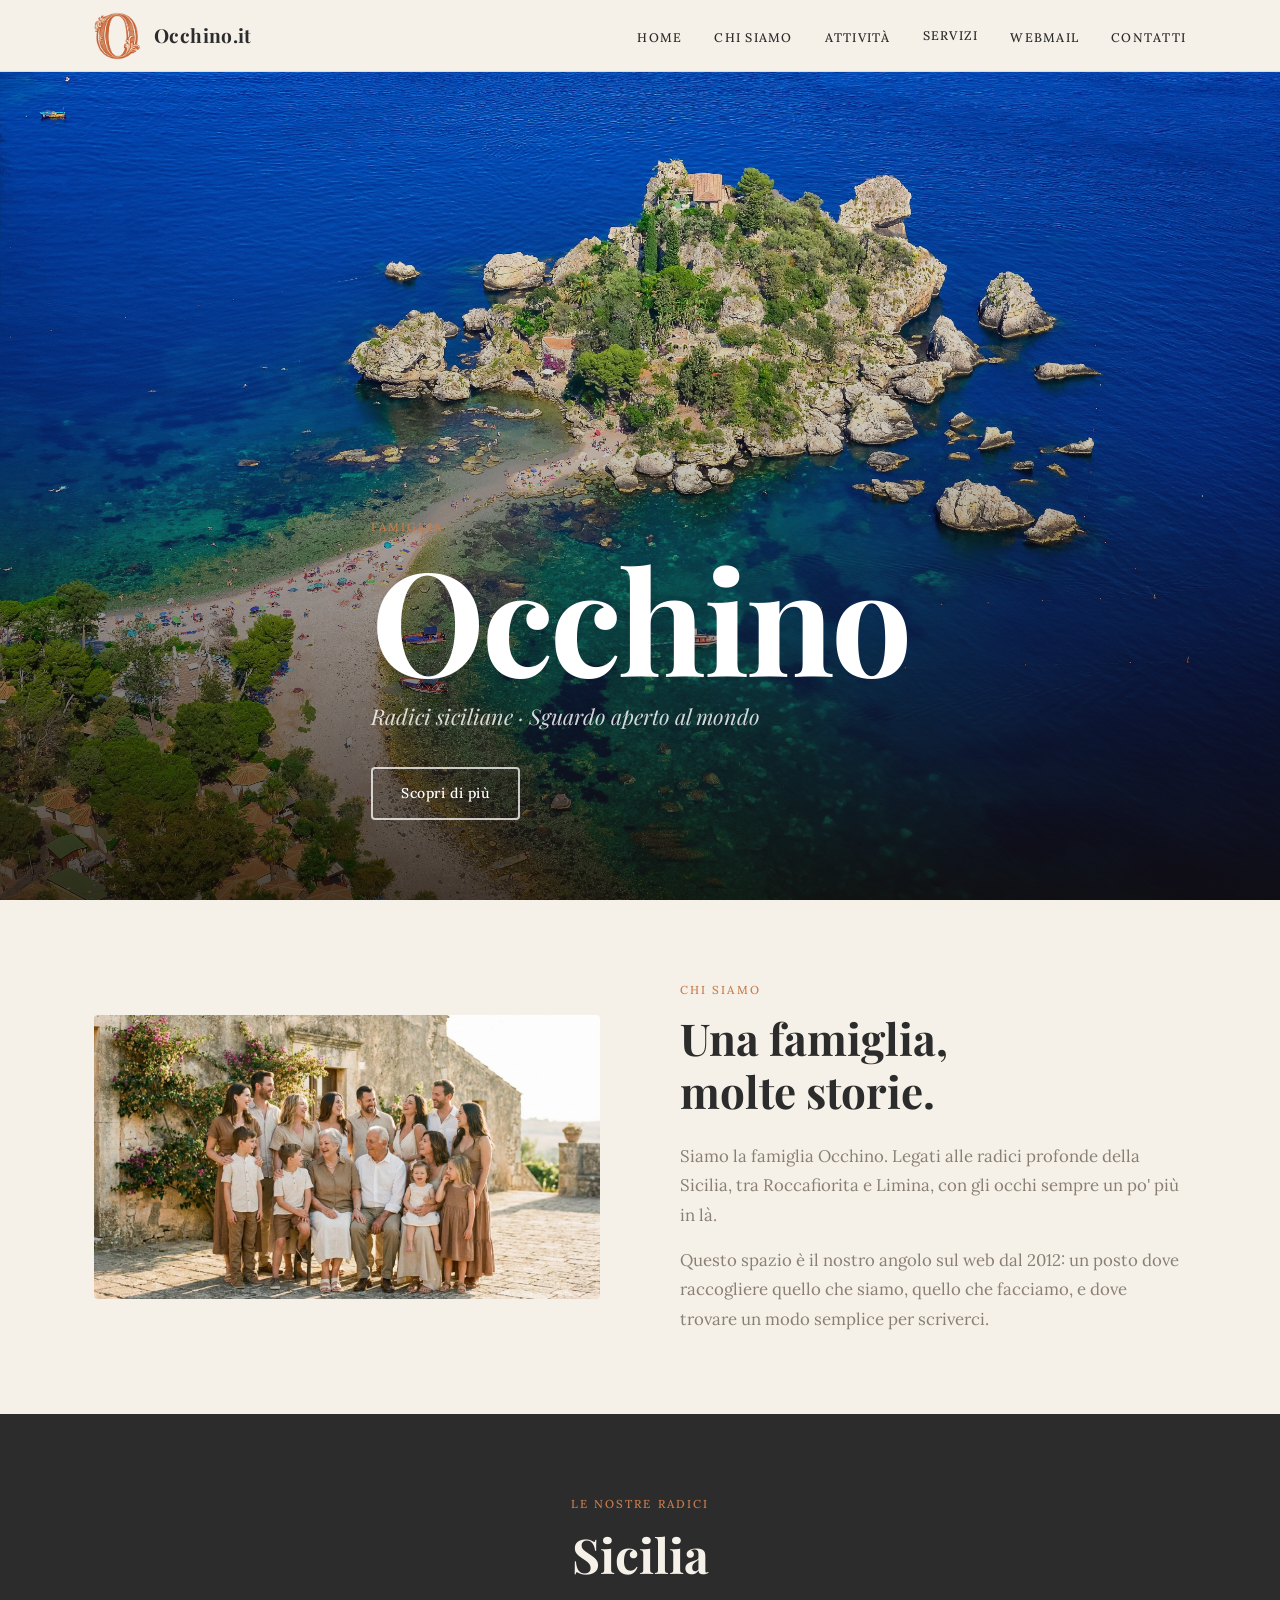
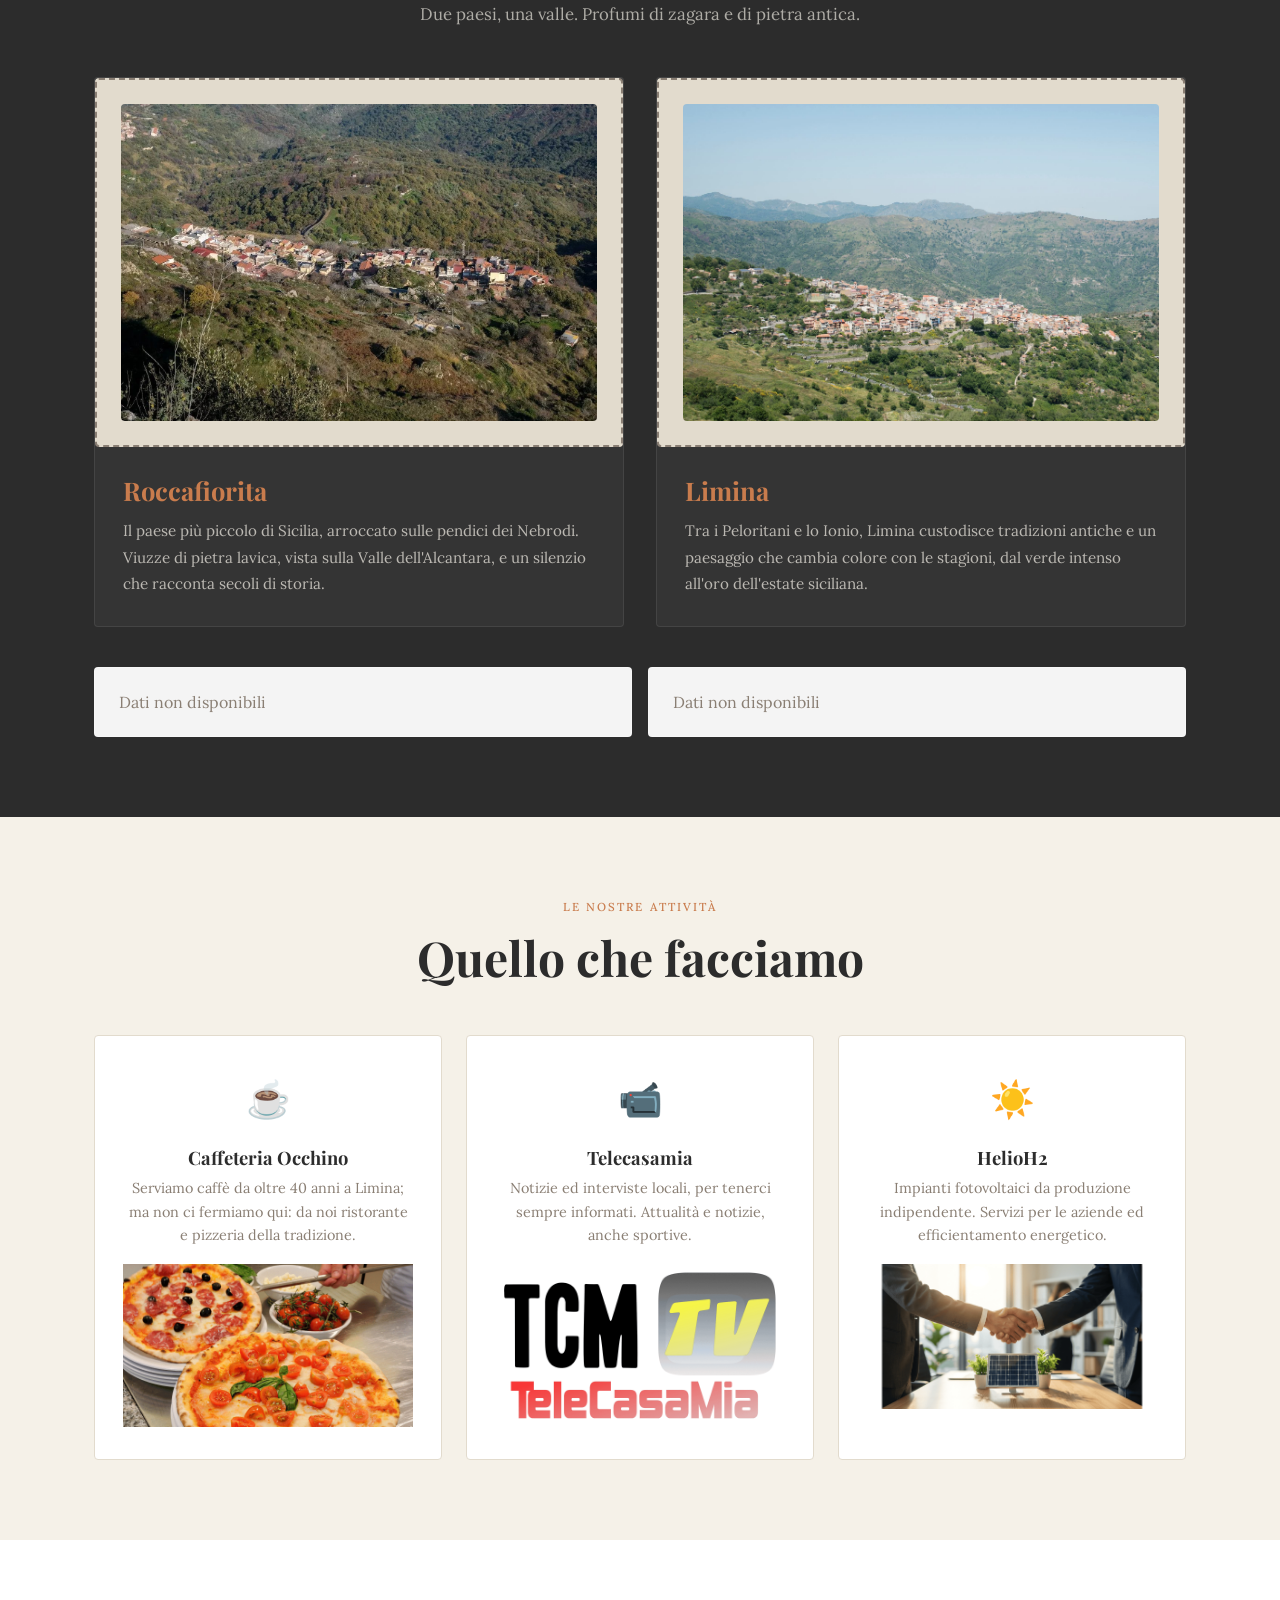
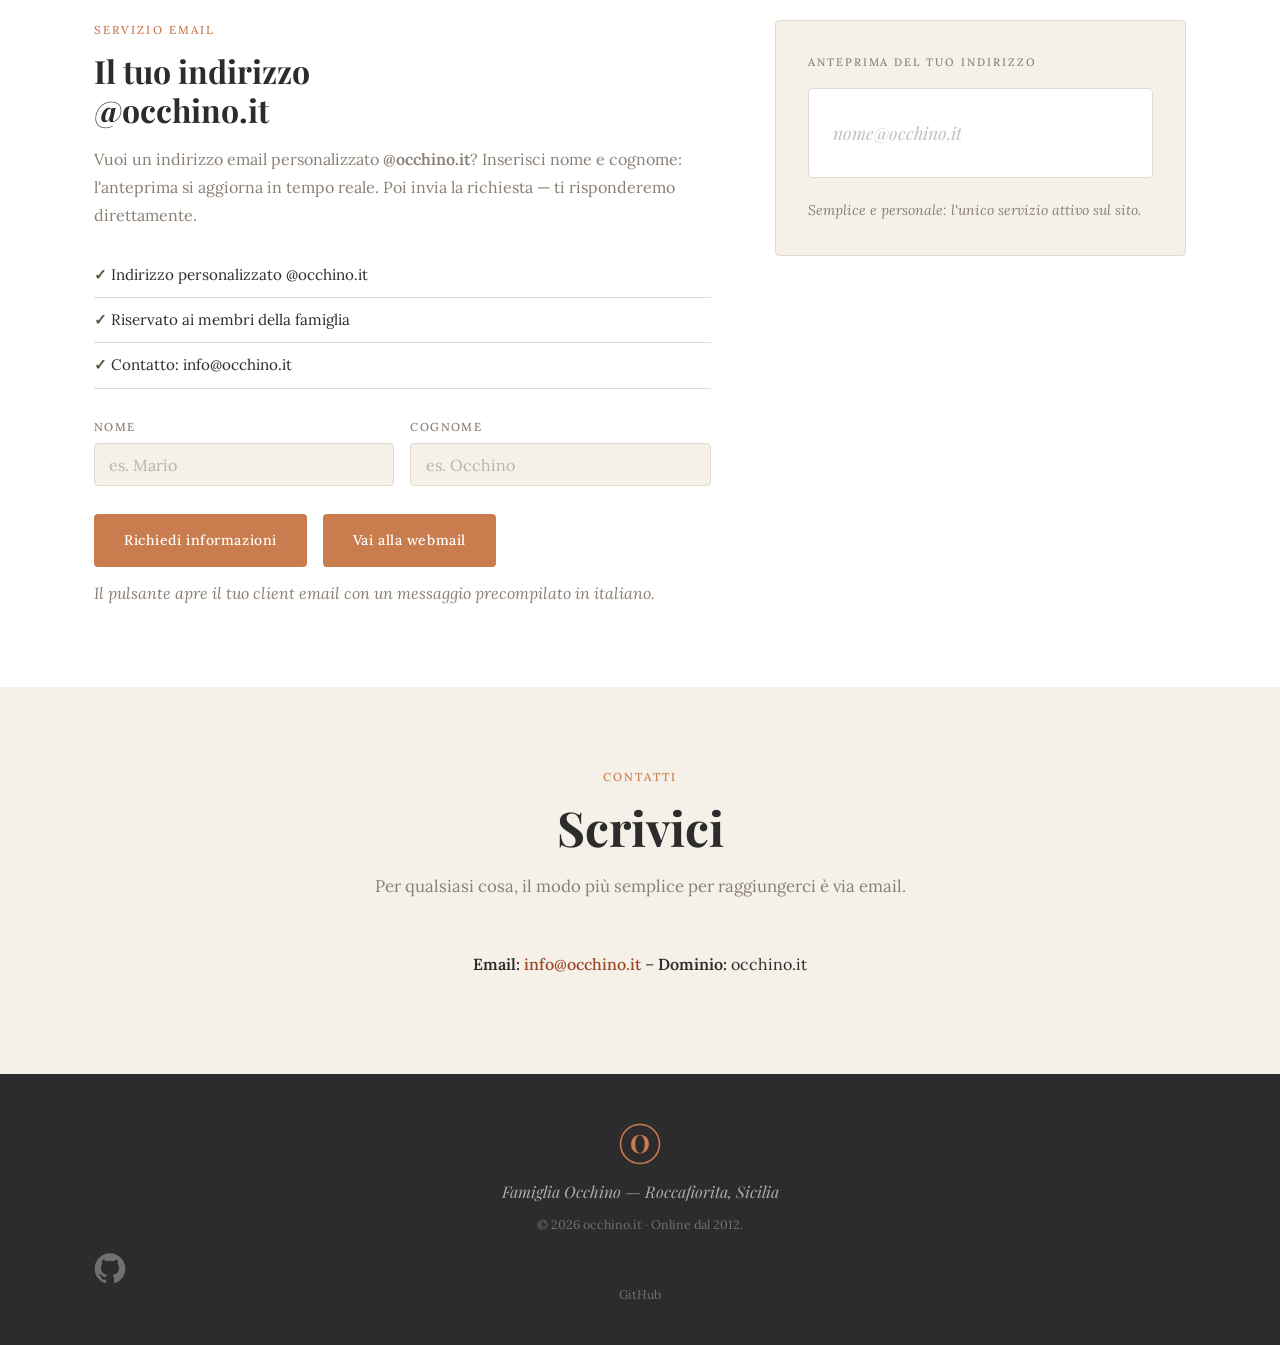
==== commit 7fa1a8fc: "Update index.html" ====
--- a/index.html
+++ b/index.html
@@ -406,7 +406,7 @@
       <p class="footer-copy">
         &copy; <span id="year"></span> occhino.it &middot; Online dal 2012.
       </p>
-      <p>
+      <p class="footer-copy flex-git">
         <svg data-component="Octicon" aria-hidden="true" focusable="false" class="octicon octicon-mark-github" viewBox="0 0 24 24" width="32" height="32" fill="currentColor" display="inline-block" overflow="visible" style="vertical-align:text-bottom"><path d="M10.226 17.284c-2.965-.36-5.054-2.493-5.054-5.256 0-1.123.404-2.336 1.078-3.144-.292-.741-.247-2.314.09-2.965.898-.112 2.111.36 2.83 1.01.853-.269 1.752-.404 2.853-.404 1.1 0 1.999.135 2.807.382.696-.629 1.932-1.1 2.83-.988.315.606.36 2.179.067 2.942.72.854 1.101 2 1.101 3.167 0 2.763-2.089 4.852-5.098 5.234.763.494 1.28 1.572 1.28 2.807v2.336c0 .674.561 1.056 1.235.786 4.066-1.55 7.255-5.615 7.255-10.646C23.5 6.188 18.334 1 11.978 1 5.62 1 .5 6.188.5 12.545c0 4.986 3.167 9.12 7.435 10.669.606.225 1.19-.18 1.19-.786V20.63a2.9 2.9 0 0 1-1.078.224c-1.483 0-2.359-.808-2.987-2.313-.247-.607-.517-.966-1.034-1.033-.27-.023-.359-.135-.359-.27 0-.27.45-.471.898-.471.652 0 1.213.404 1.797 1.235.45.651.921.943 1.483.943.561 0 .92-.202 1.437-.719.382-.381.674-.718.944-.943"></path></svg>
         GitHub
       </p>
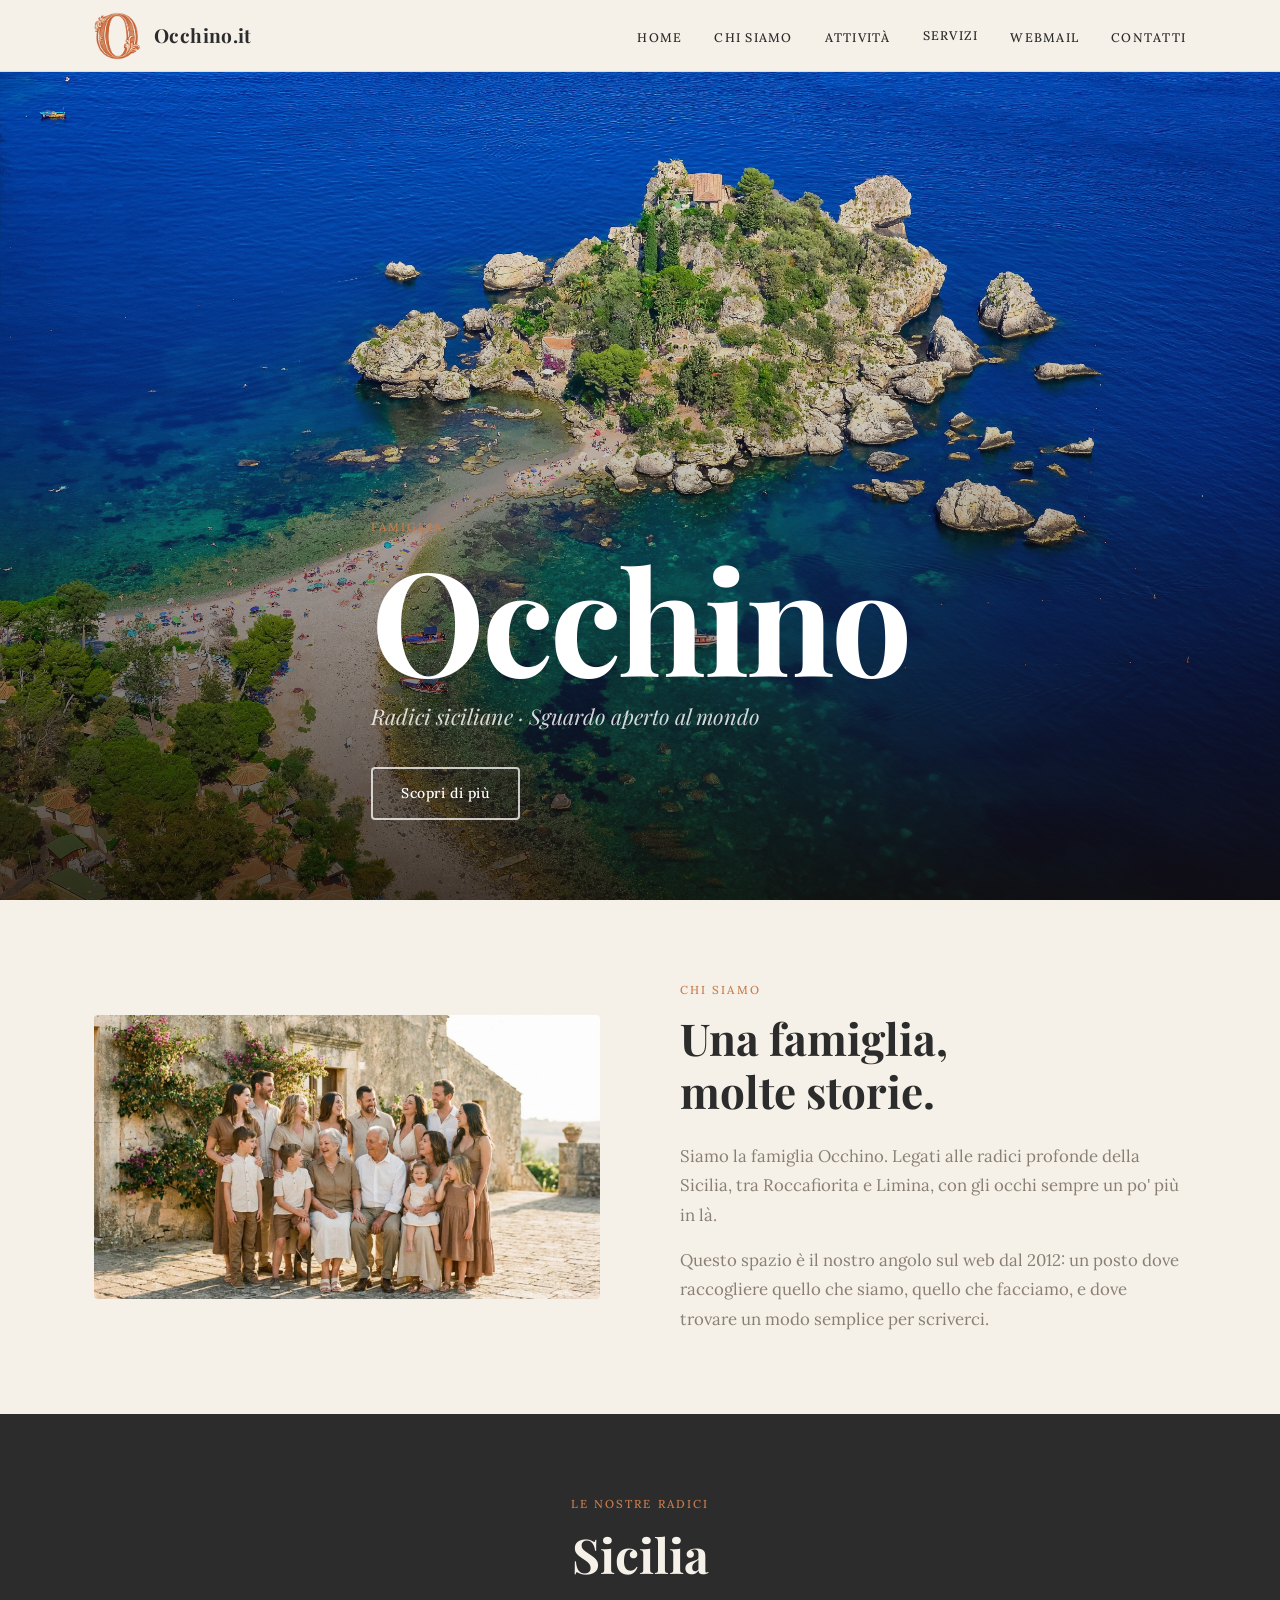
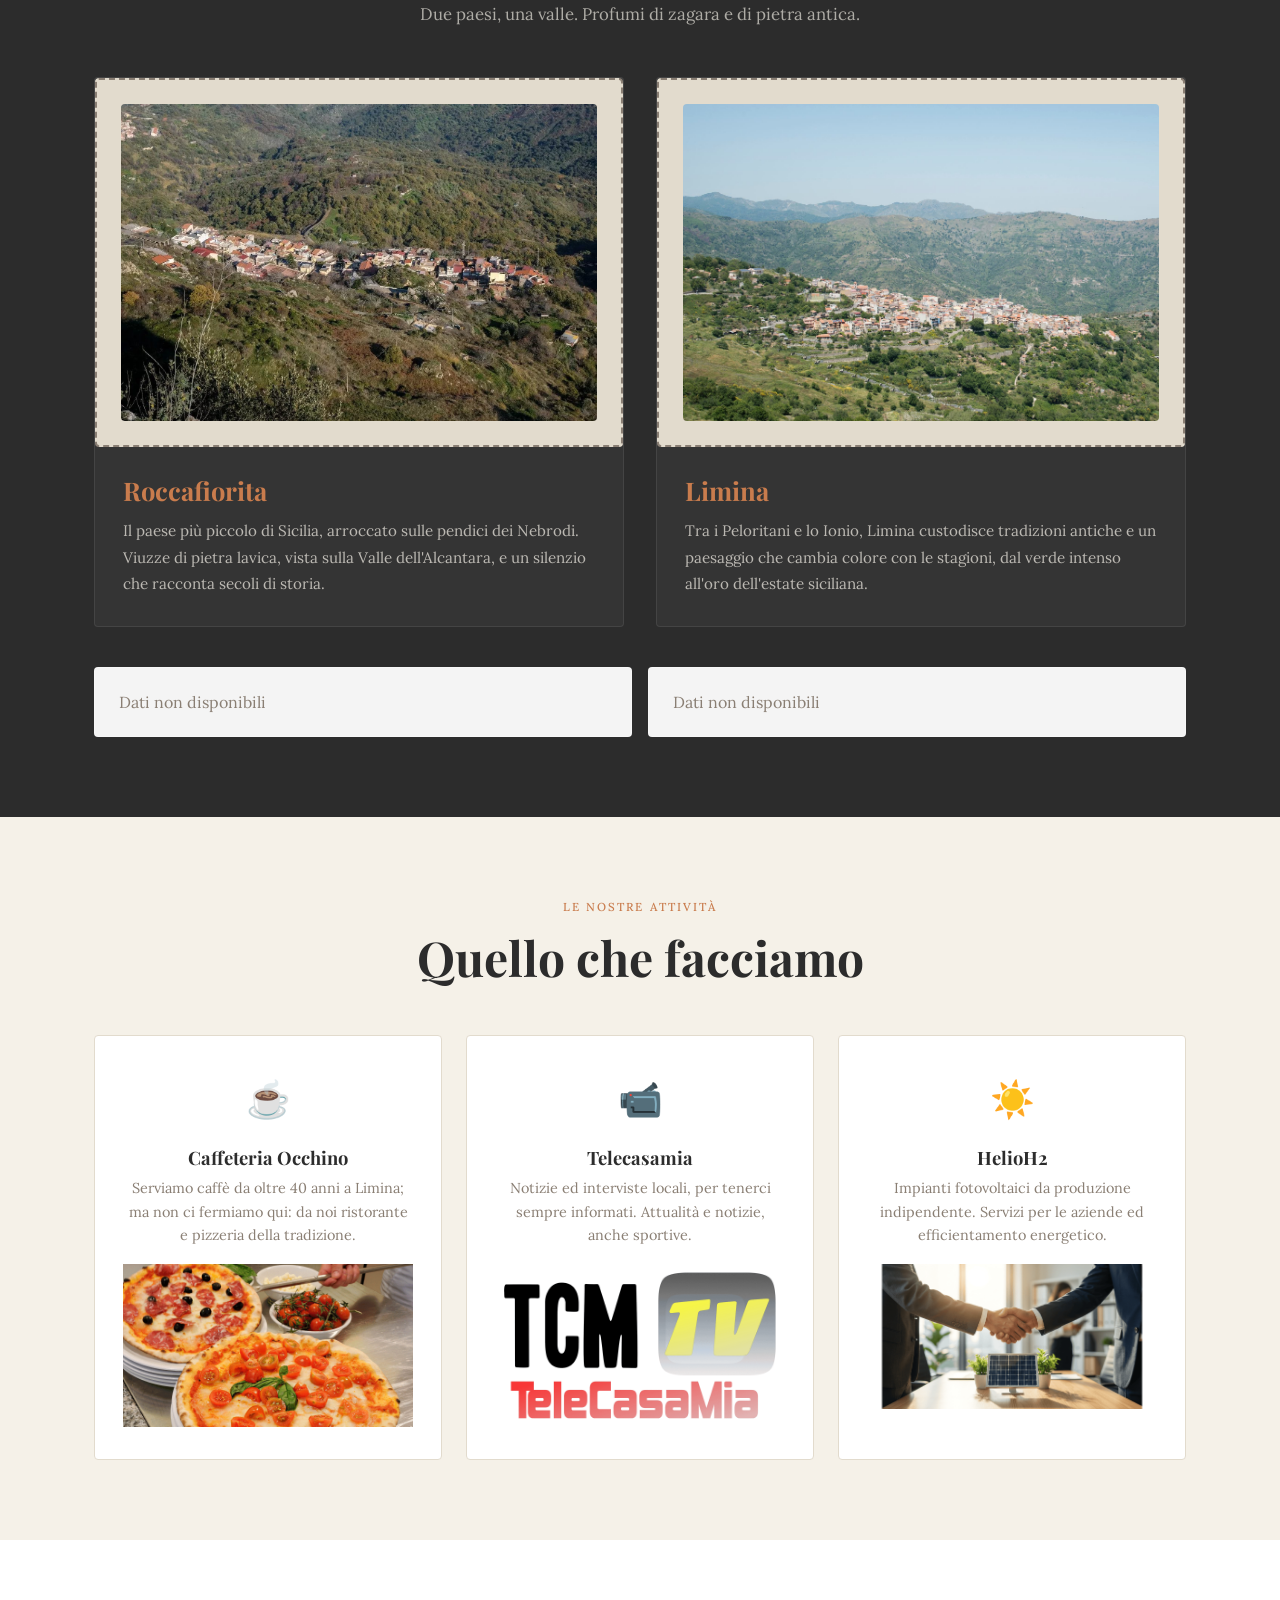
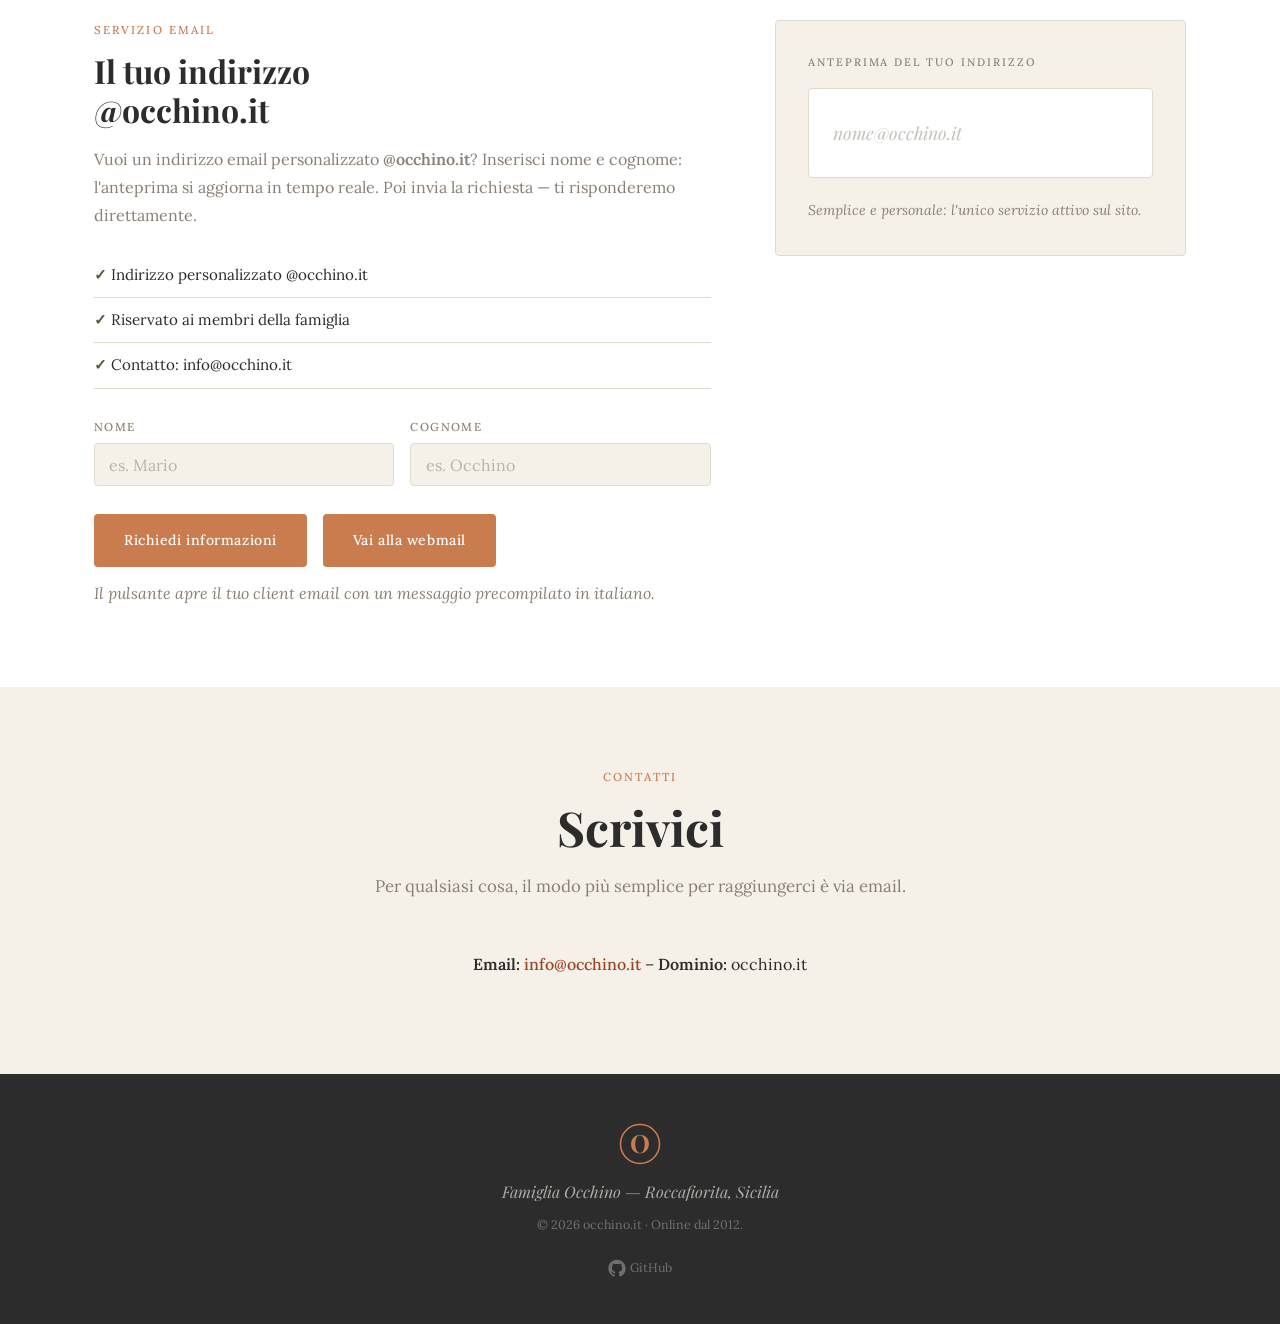
==== commit d9bee732: "Add link to PEC access in navigation dropdown" ====
--- a/index.html
+++ b/index.html
@@ -46,6 +46,7 @@
           <button class="nav-dropdown-toggle" aria-label="Apri menu Servizi" aria-expanded="false">Servizi</button>
           <ul class="nav-dropdown-menu" role="list">
             <li><a href="#email-service">Richiedi nuovo indirizzo</a></li>
+            <li><a href="https://webmail.pec.it" target="_blank">Accedi alla PEC</a></li>
             <li><button class="nav-dropdown-btn" id="openCodiceModal">Calcola il Codice Fiscale</button></li>
           </ul>
         </li>
--- a/jscss/style.css
+++ b/jscss/style.css
@@ -1120,6 +1120,18 @@
   transition: filter 0.3s ease;
 }
 
+.flex-git {
+   display: flex;
+   flex-direction: row;
+   justify-content: center;
+   gap: 4px;
+   align-items: center;
+}
+
+.flex-git svg {
+   width: 18px;
+}
+
 @keyframes logo-pulse {
   0% {
     filter: drop-shadow(0 0 4px #C97C4D80);
@@ -1249,4 +1261,4 @@
   .activity-grid {
     grid-template-columns: 1fr;
   }
-}+}
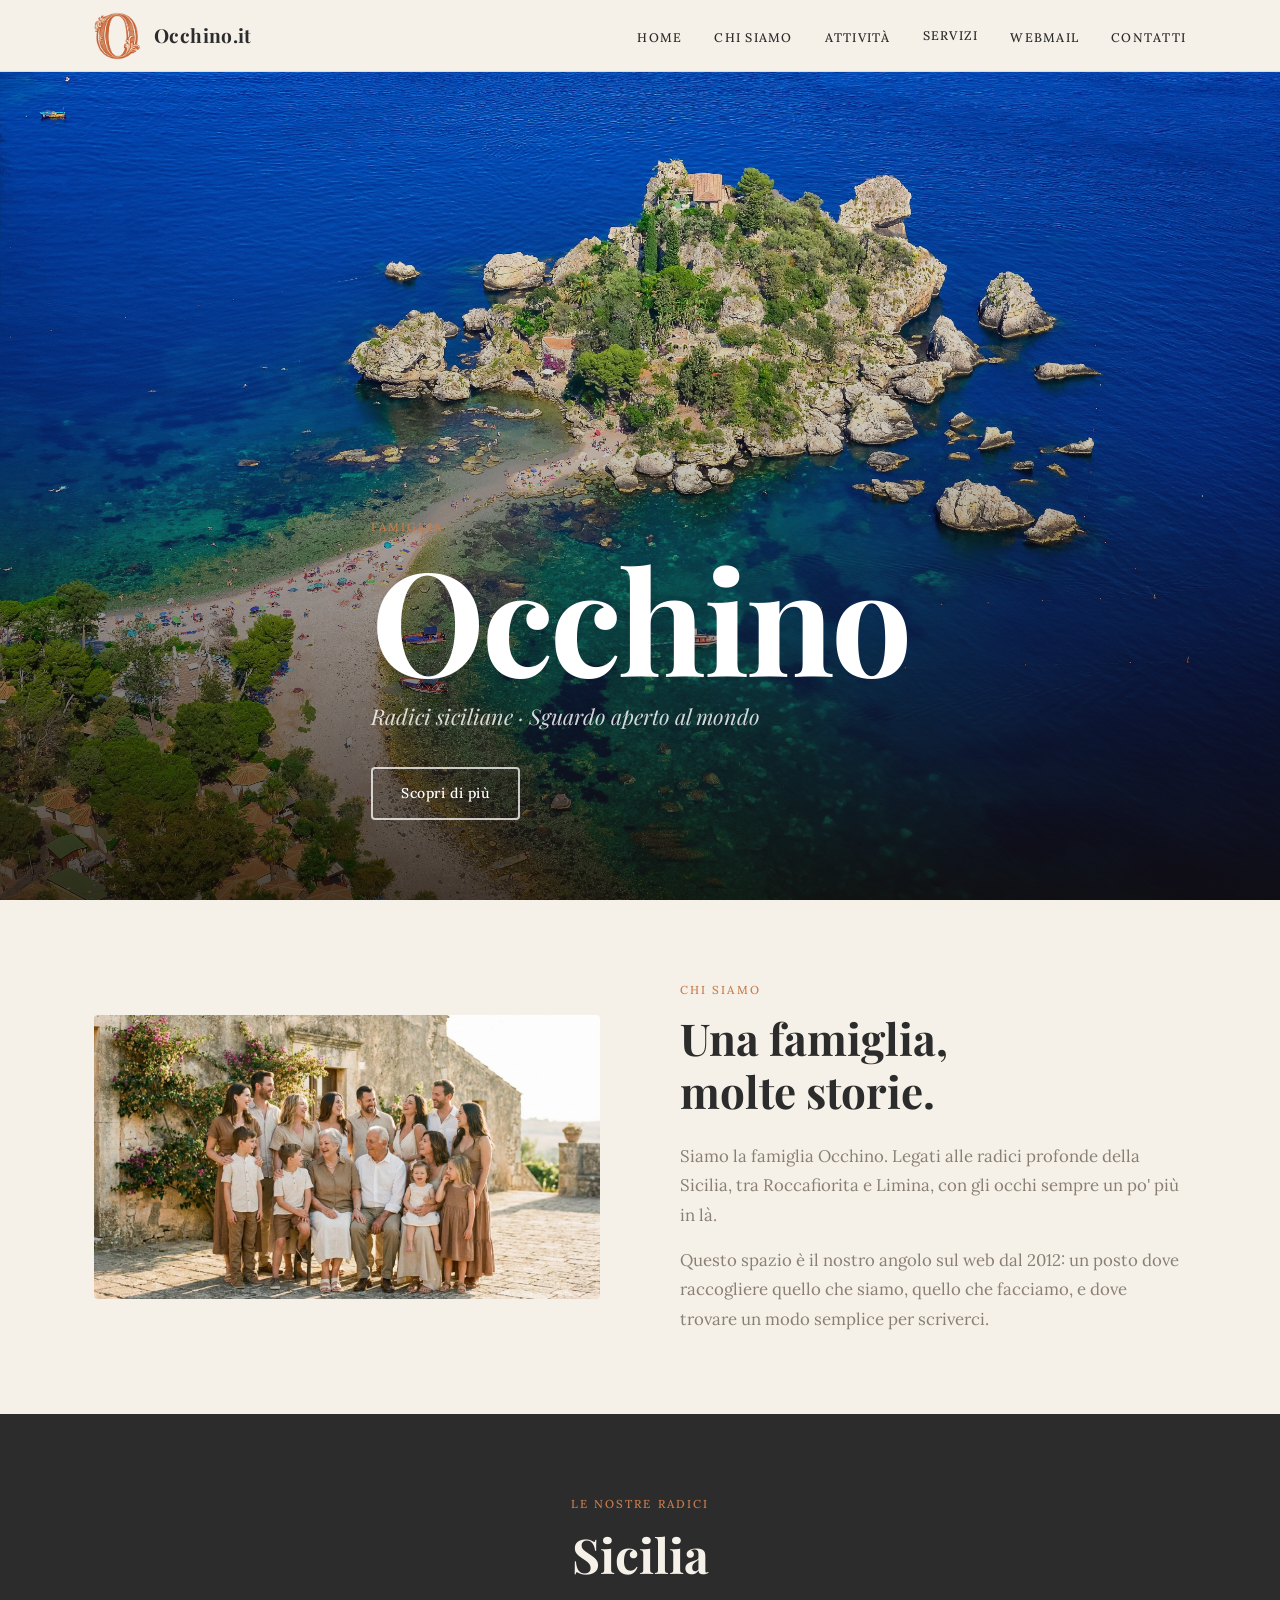
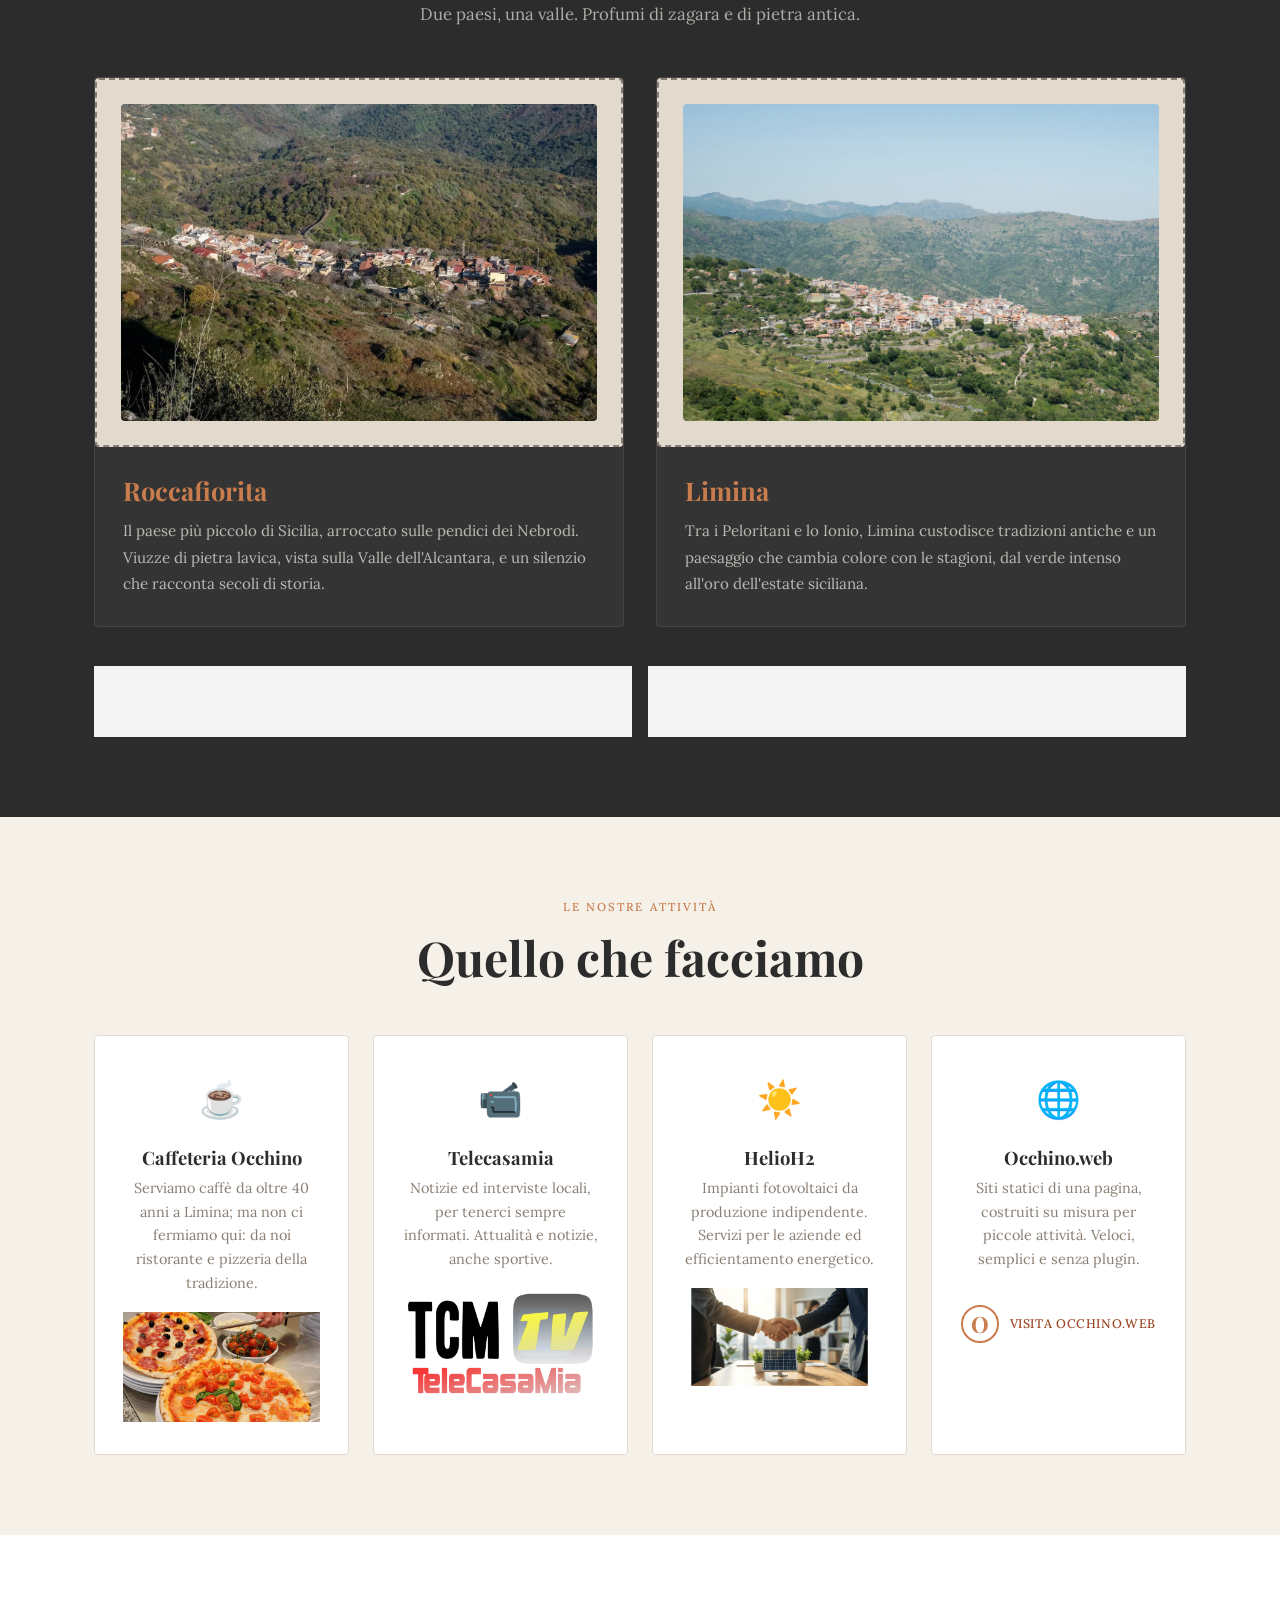
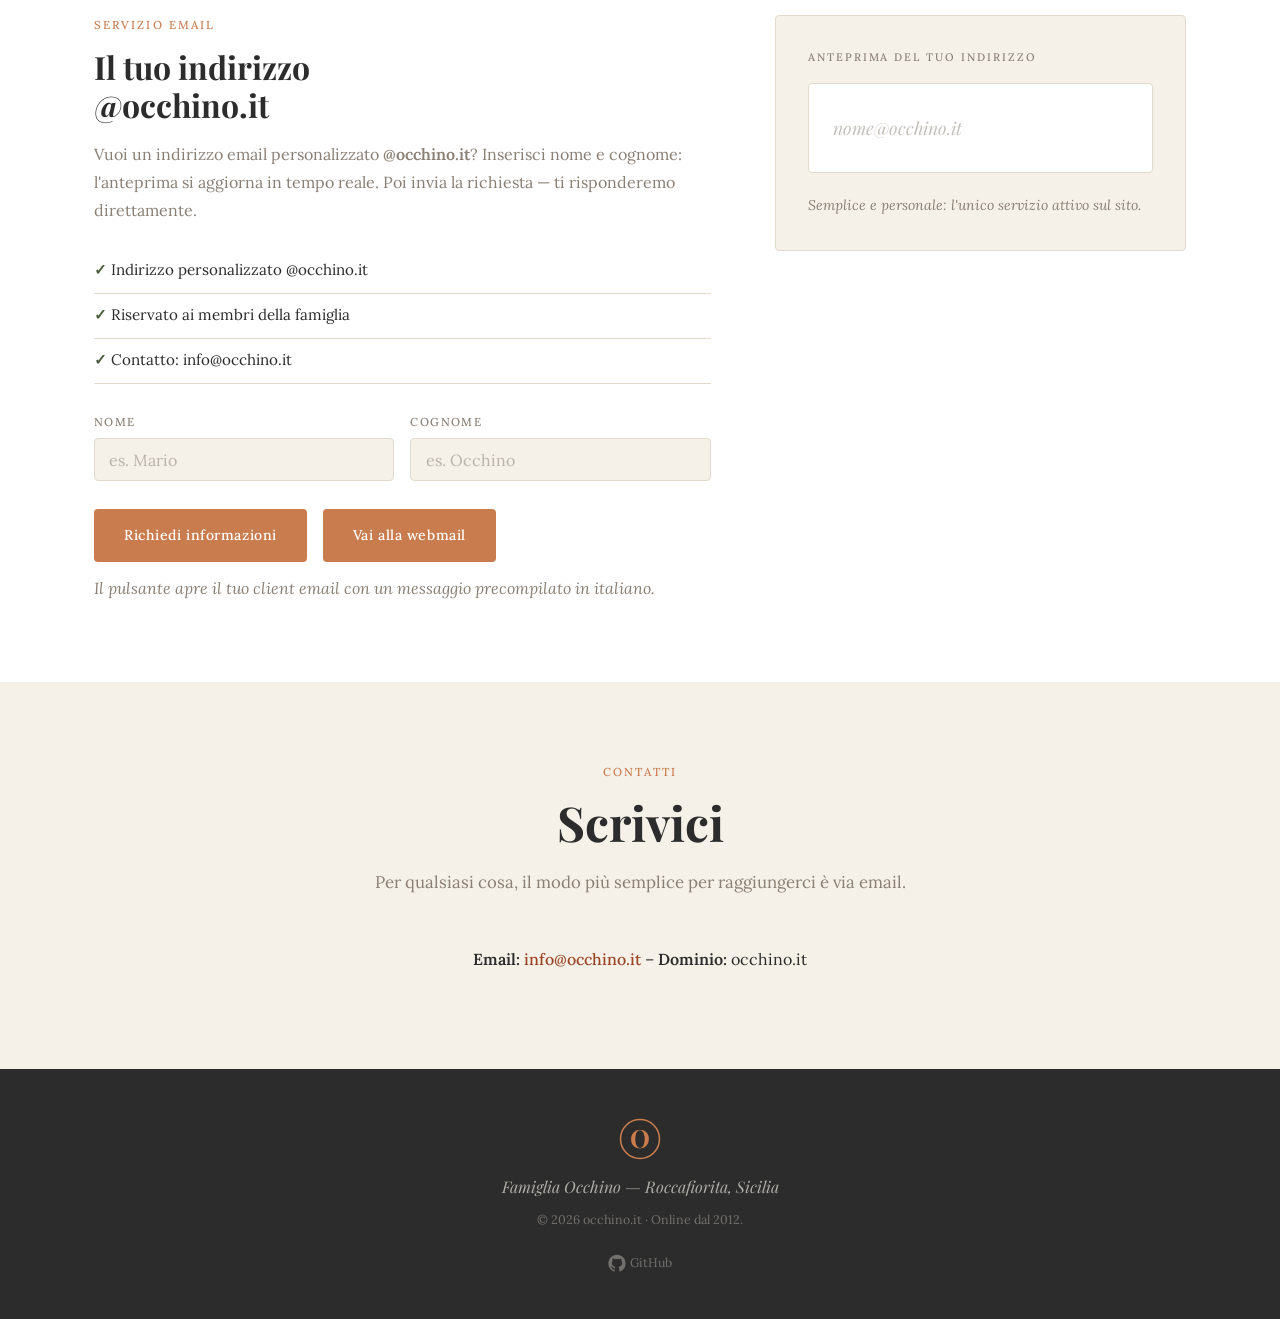
==== commit 3196a88f: "Add Occhino.web to family activities" ====
--- a/index.html
+++ b/index.html
@@ -235,6 +235,17 @@
           </a>
         </div>
 
+        <!-- Card 4 — Occhino.web -->
+        <div class="activity-card">
+          <div class="activity-icon">🌐</div>
+          <h4>Occhino.web</h4>
+          <p>Siti statici di una pagina, costruiti su misura per piccole attività. Veloci, semplici e senza plugin.</p>
+          <a class="activity-web-link" href="https://web.occhino.it" target="_blank" rel="noopener" title="Occhino.web">
+            <span class="activity-web-mark" aria-hidden="true">O</span>
+            <span>Visita Occhino.web</span>
+          </a>
+        </div>
+
       </div>
     </div>
   </section>
--- a/jscss/style.css
+++ b/jscss/style.css
@@ -748,6 +748,38 @@
   line-height: 1.65;
 }
 
+.activity-web-link {
+  display: inline-flex;
+  align-items: center;
+  gap: 0.65rem;
+  margin-top: 1.1rem;
+  color: var(--sienna);
+  font-size: 0.78rem;
+  font-weight: 500;
+  letter-spacing: 0.05em;
+  text-decoration: none;
+  text-transform: uppercase;
+}
+
+.activity-web-link:hover {
+  color: var(--terracotta);
+}
+
+.activity-web-mark {
+  width: 38px;
+  height: 38px;
+  display: grid;
+  place-items: center;
+  flex: 0 0 auto;
+  border: 2px solid var(--terracotta);
+  border-radius: 50%;
+  color: var(--terracotta);
+  font-family: var(--font-display);
+  font-size: 1.4rem;
+  font-weight: 700;
+  line-height: 1;
+}
+
 
 /* -------------------------------------------------
    10. EMAIL SERVICE
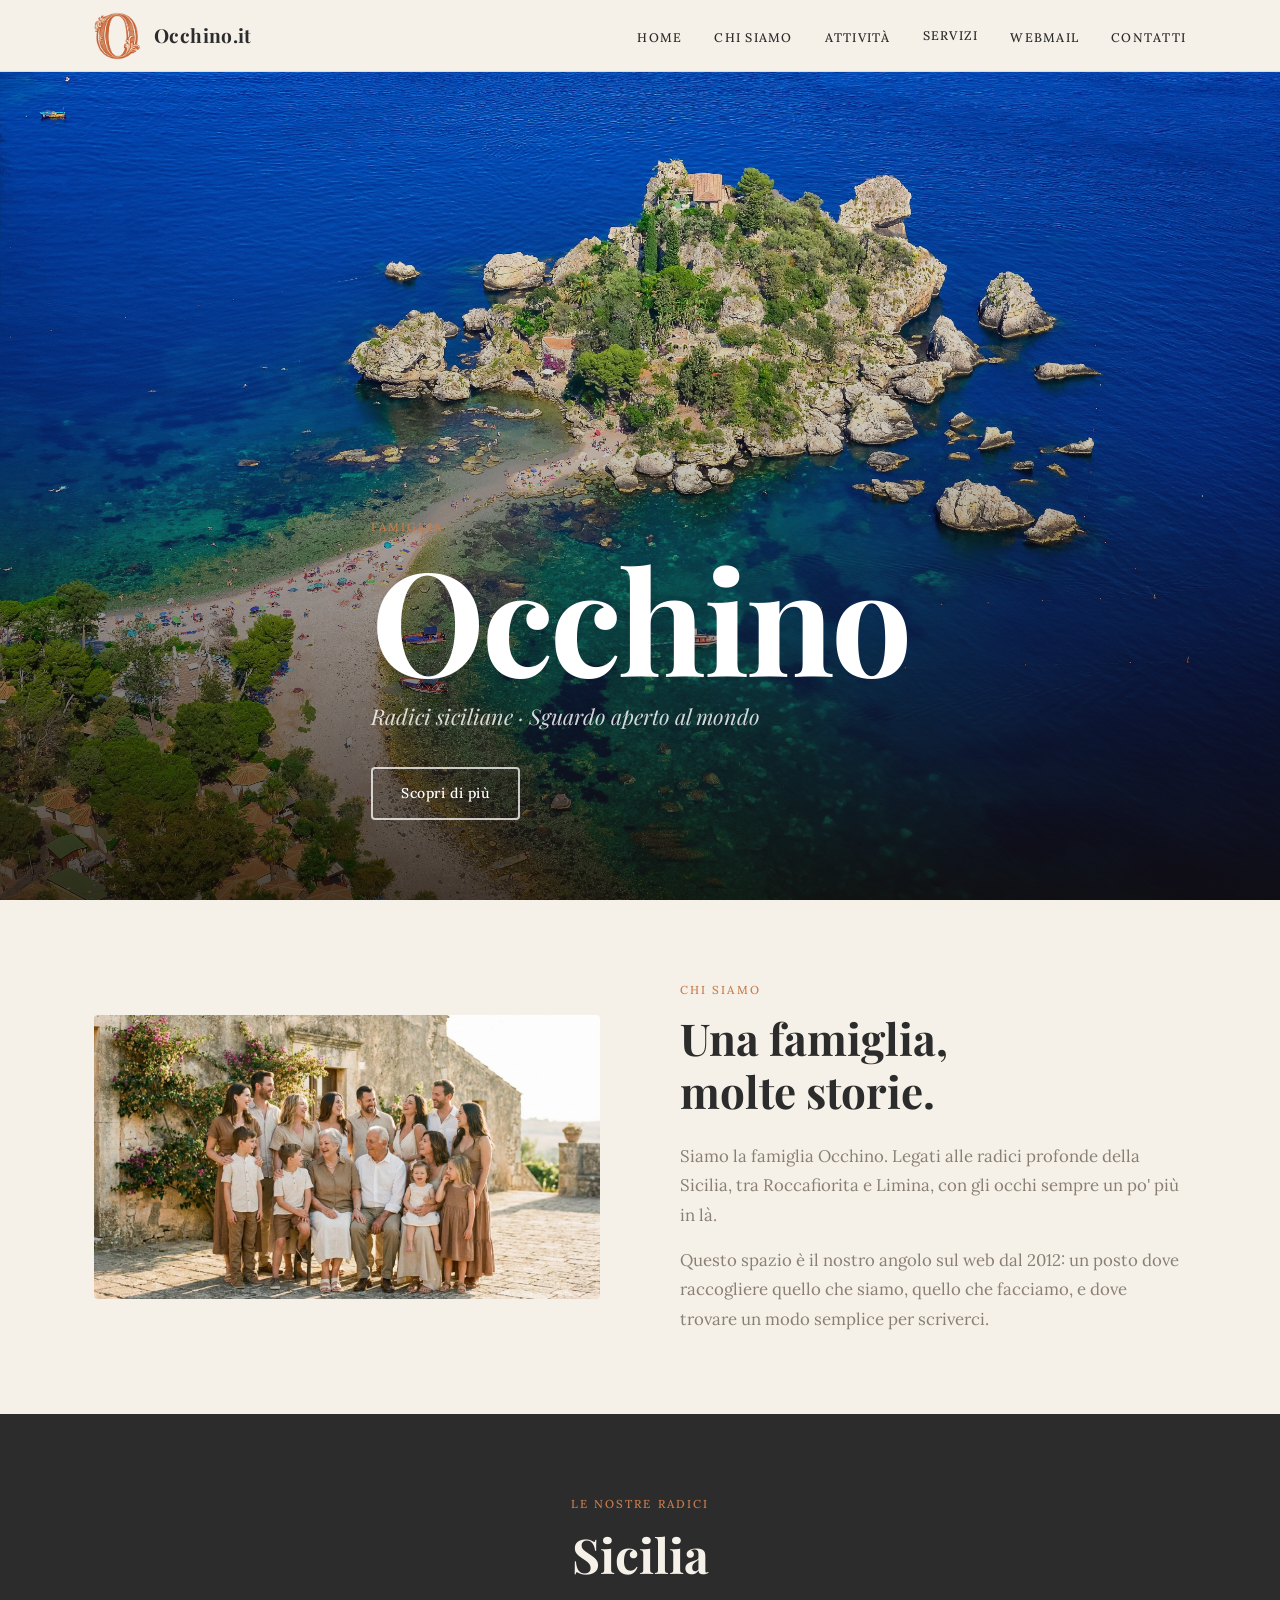
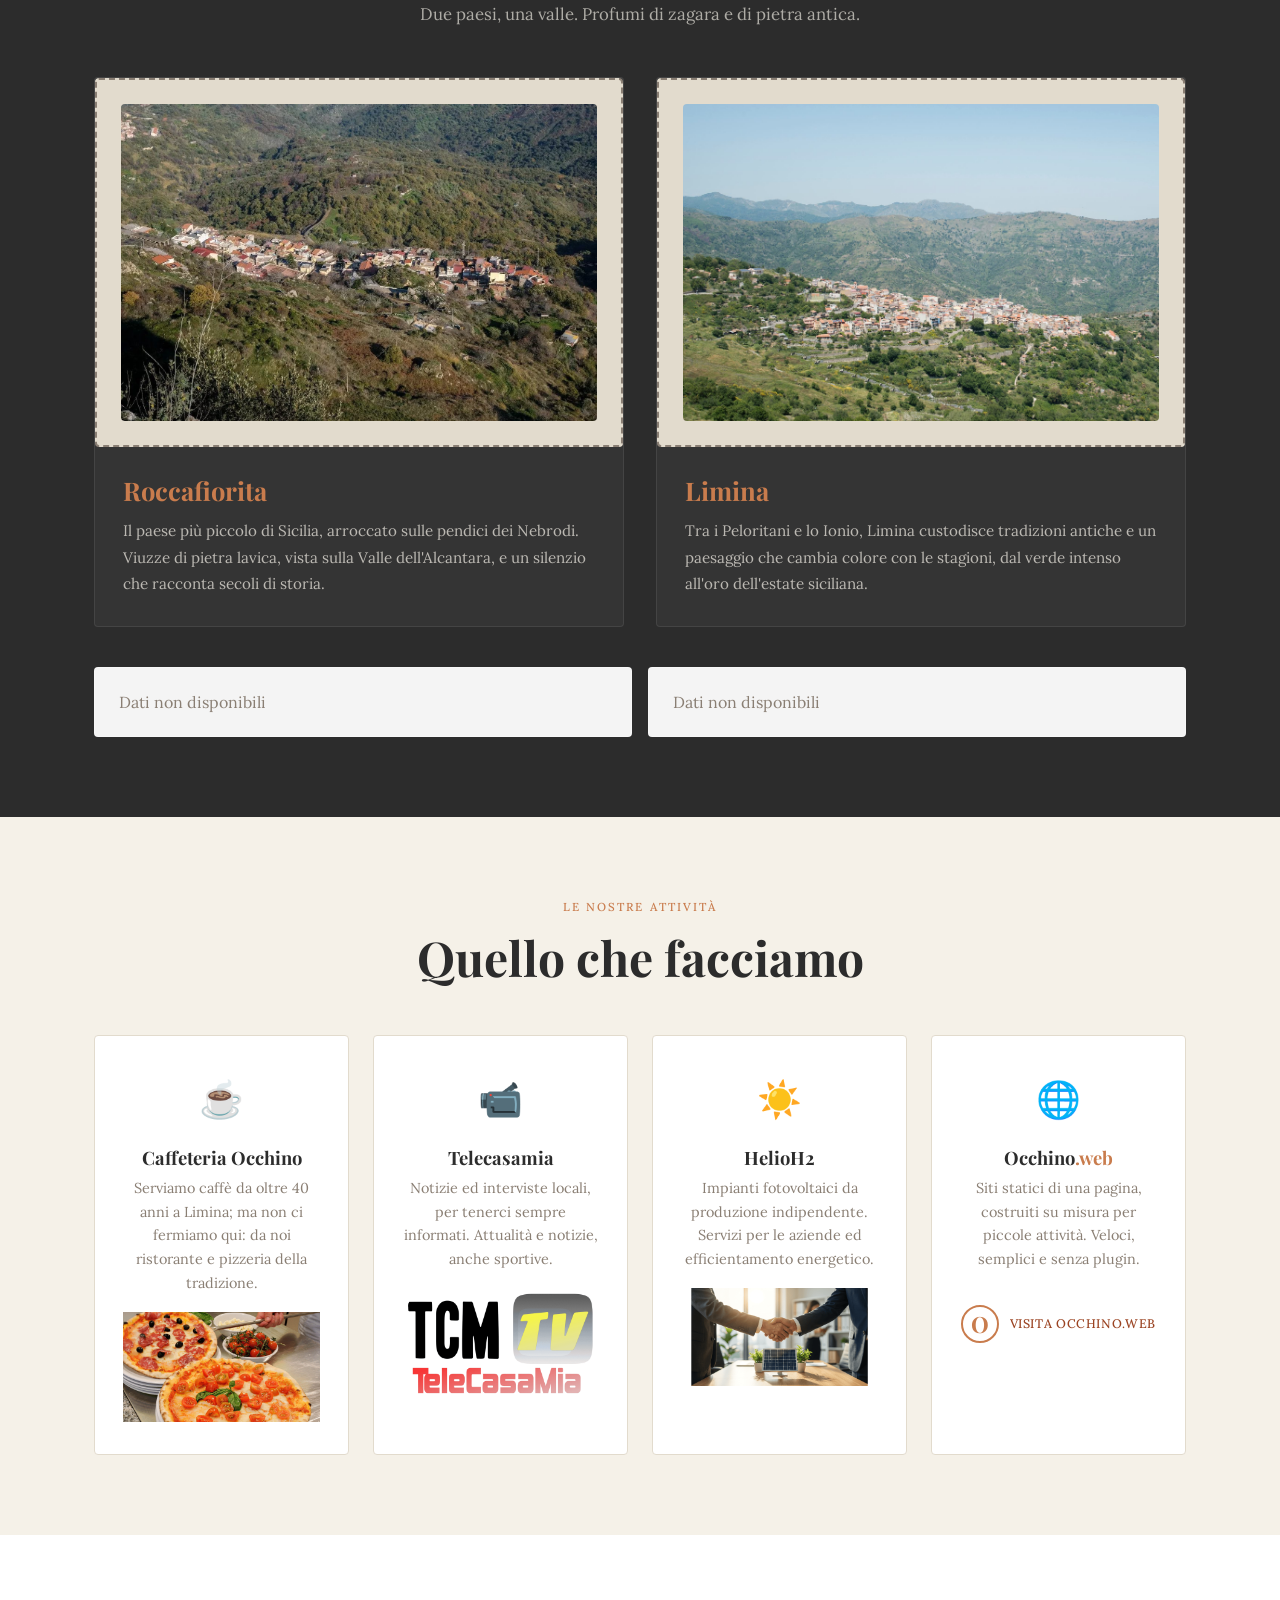
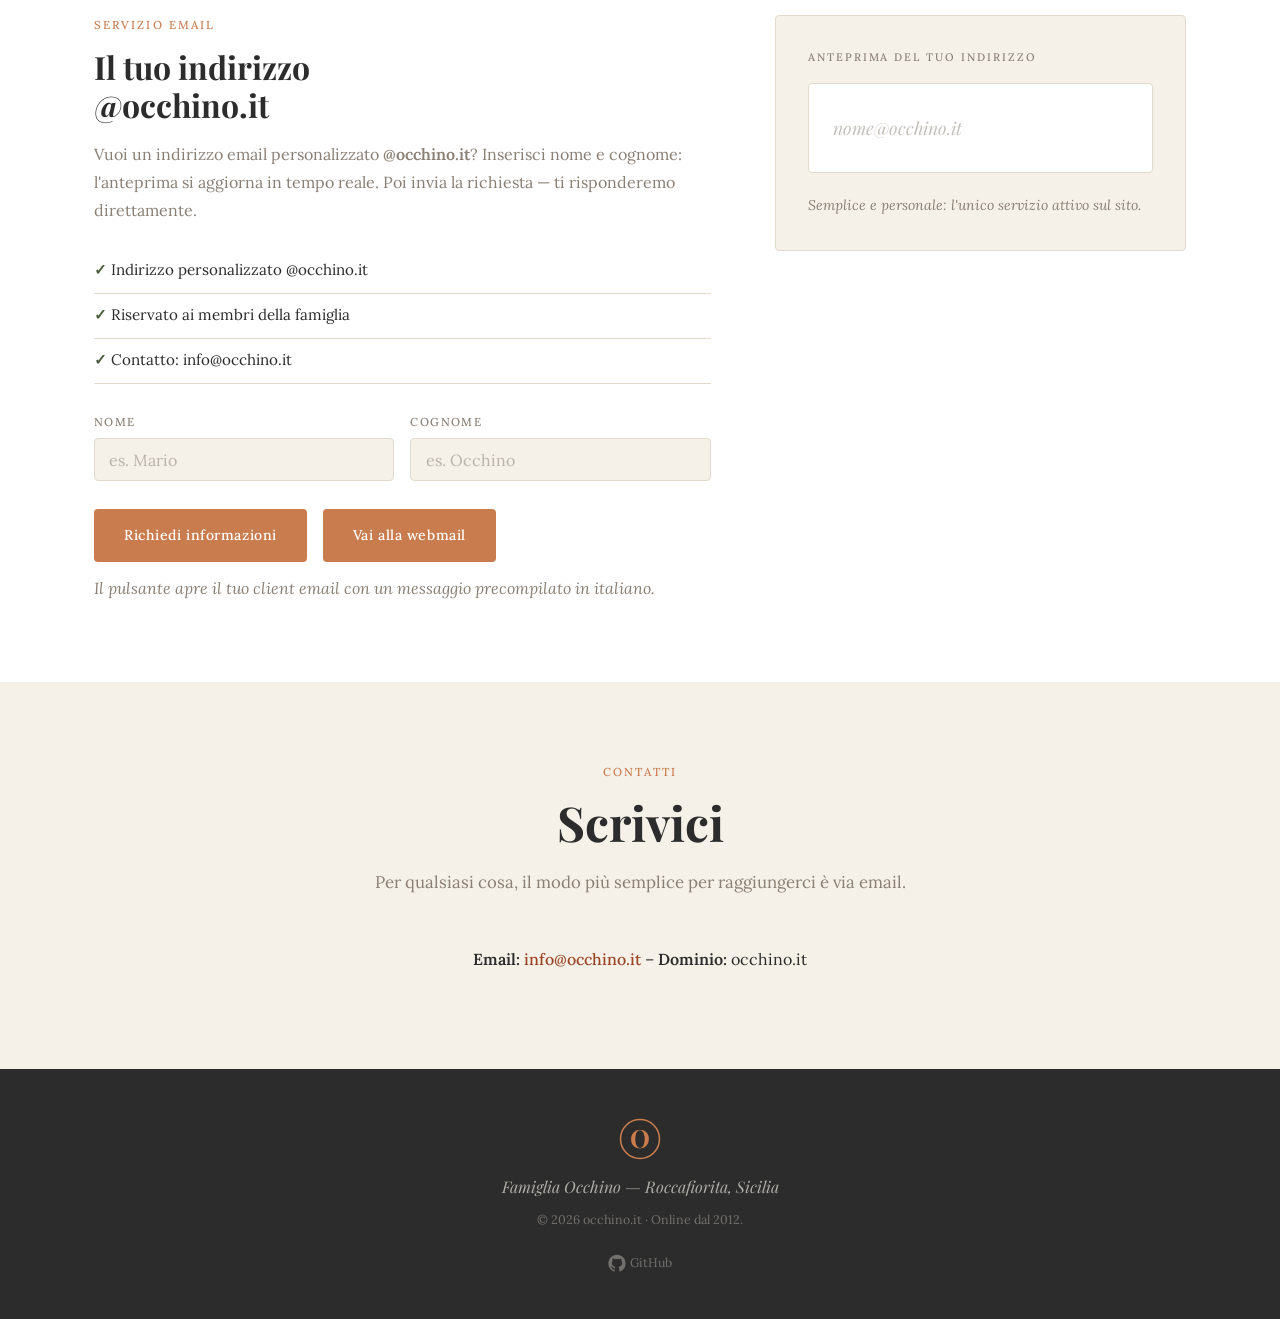
==== commit a0d592e0: "Split Occhino.web activity colors" ====
--- a/index.html
+++ b/index.html
@@ -238,7 +238,7 @@
         <!-- Card 4 — Occhino.web -->
         <div class="activity-card">
           <div class="activity-icon">🌐</div>
-          <h4>Occhino.web</h4>
+          <h4>Occhino<span class="activity-web-accent">.web</span></h4>
           <p>Siti statici di una pagina, costruiti su misura per piccole attività. Veloci, semplici e senza plugin.</p>
           <a class="activity-web-link" href="https://web.occhino.it" target="_blank" rel="noopener" title="Occhino.web">
             <span class="activity-web-mark" aria-hidden="true">O</span>
--- a/jscss/style.css
+++ b/jscss/style.css
@@ -748,6 +748,10 @@
   line-height: 1.65;
 }
 
+.activity-web-accent {
+  color: var(--terracotta);
+}
+
 .activity-web-link {
   display: inline-flex;
   align-items: center;
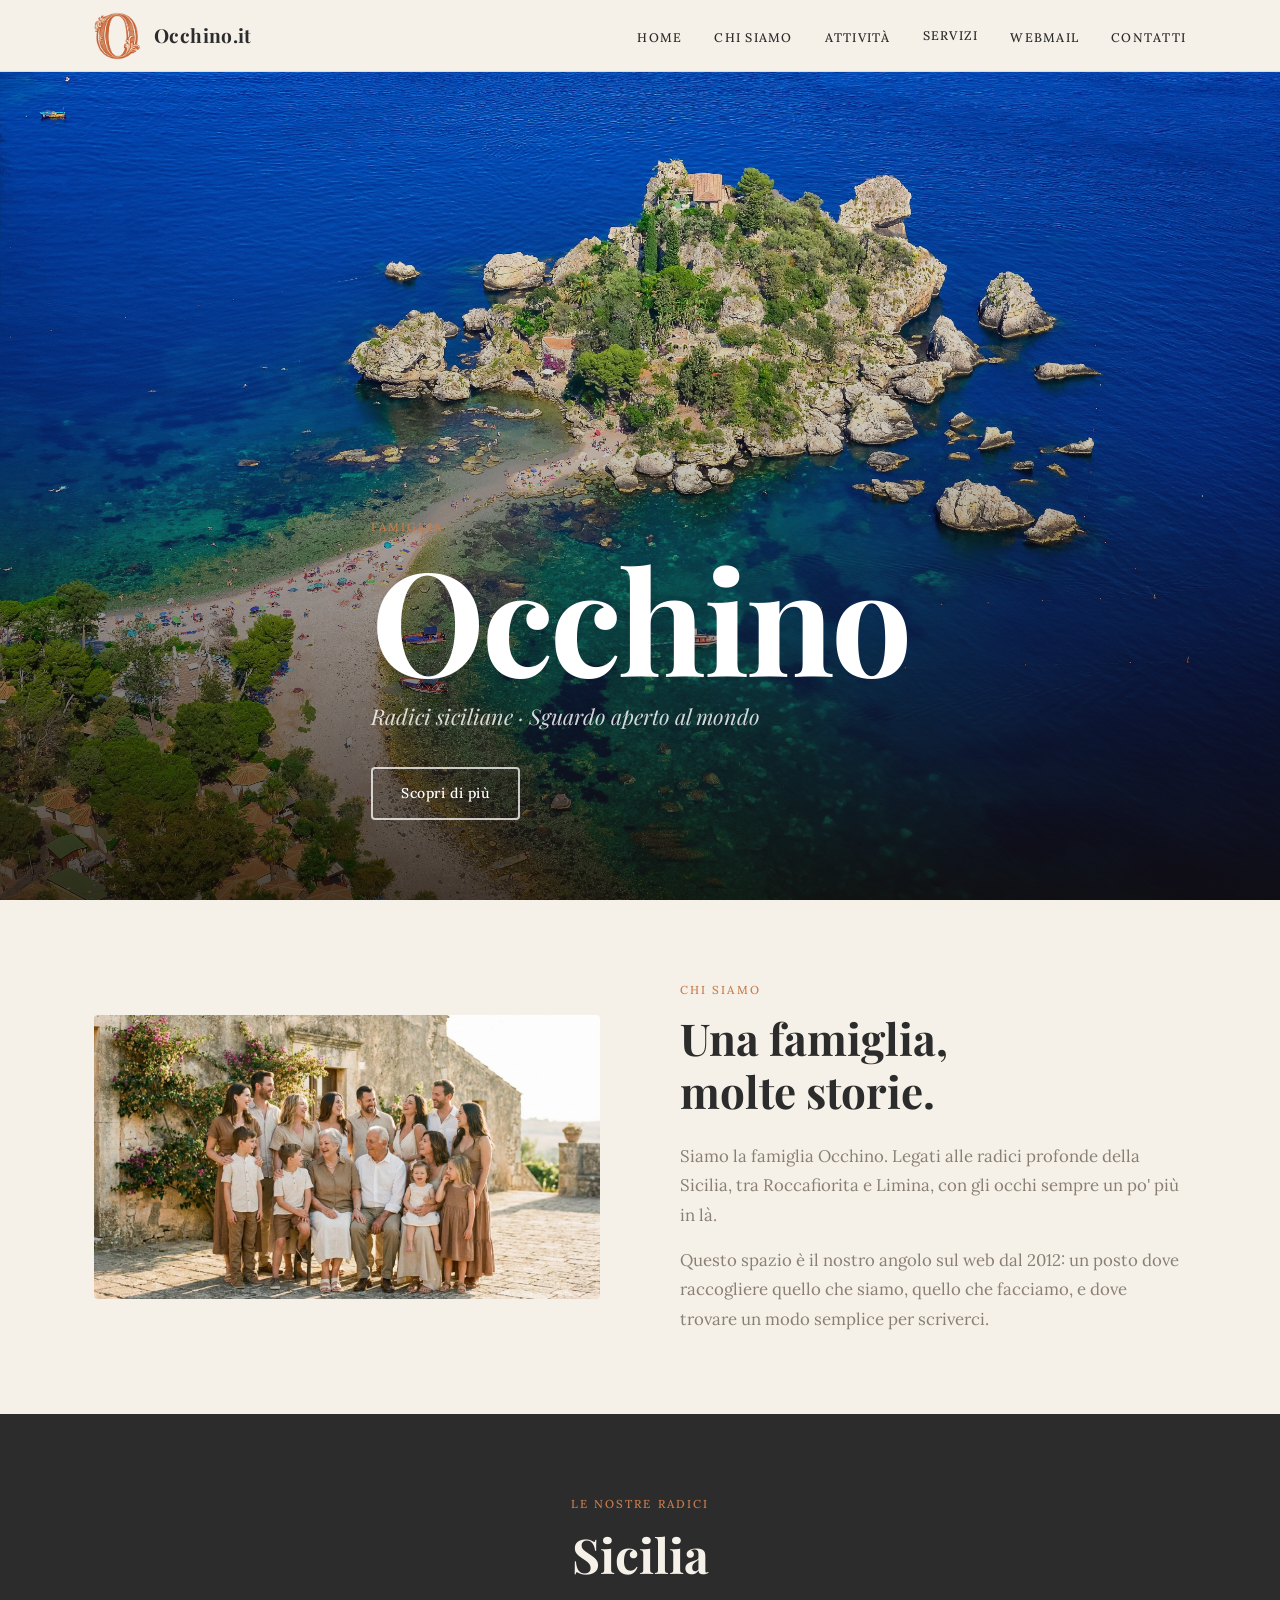
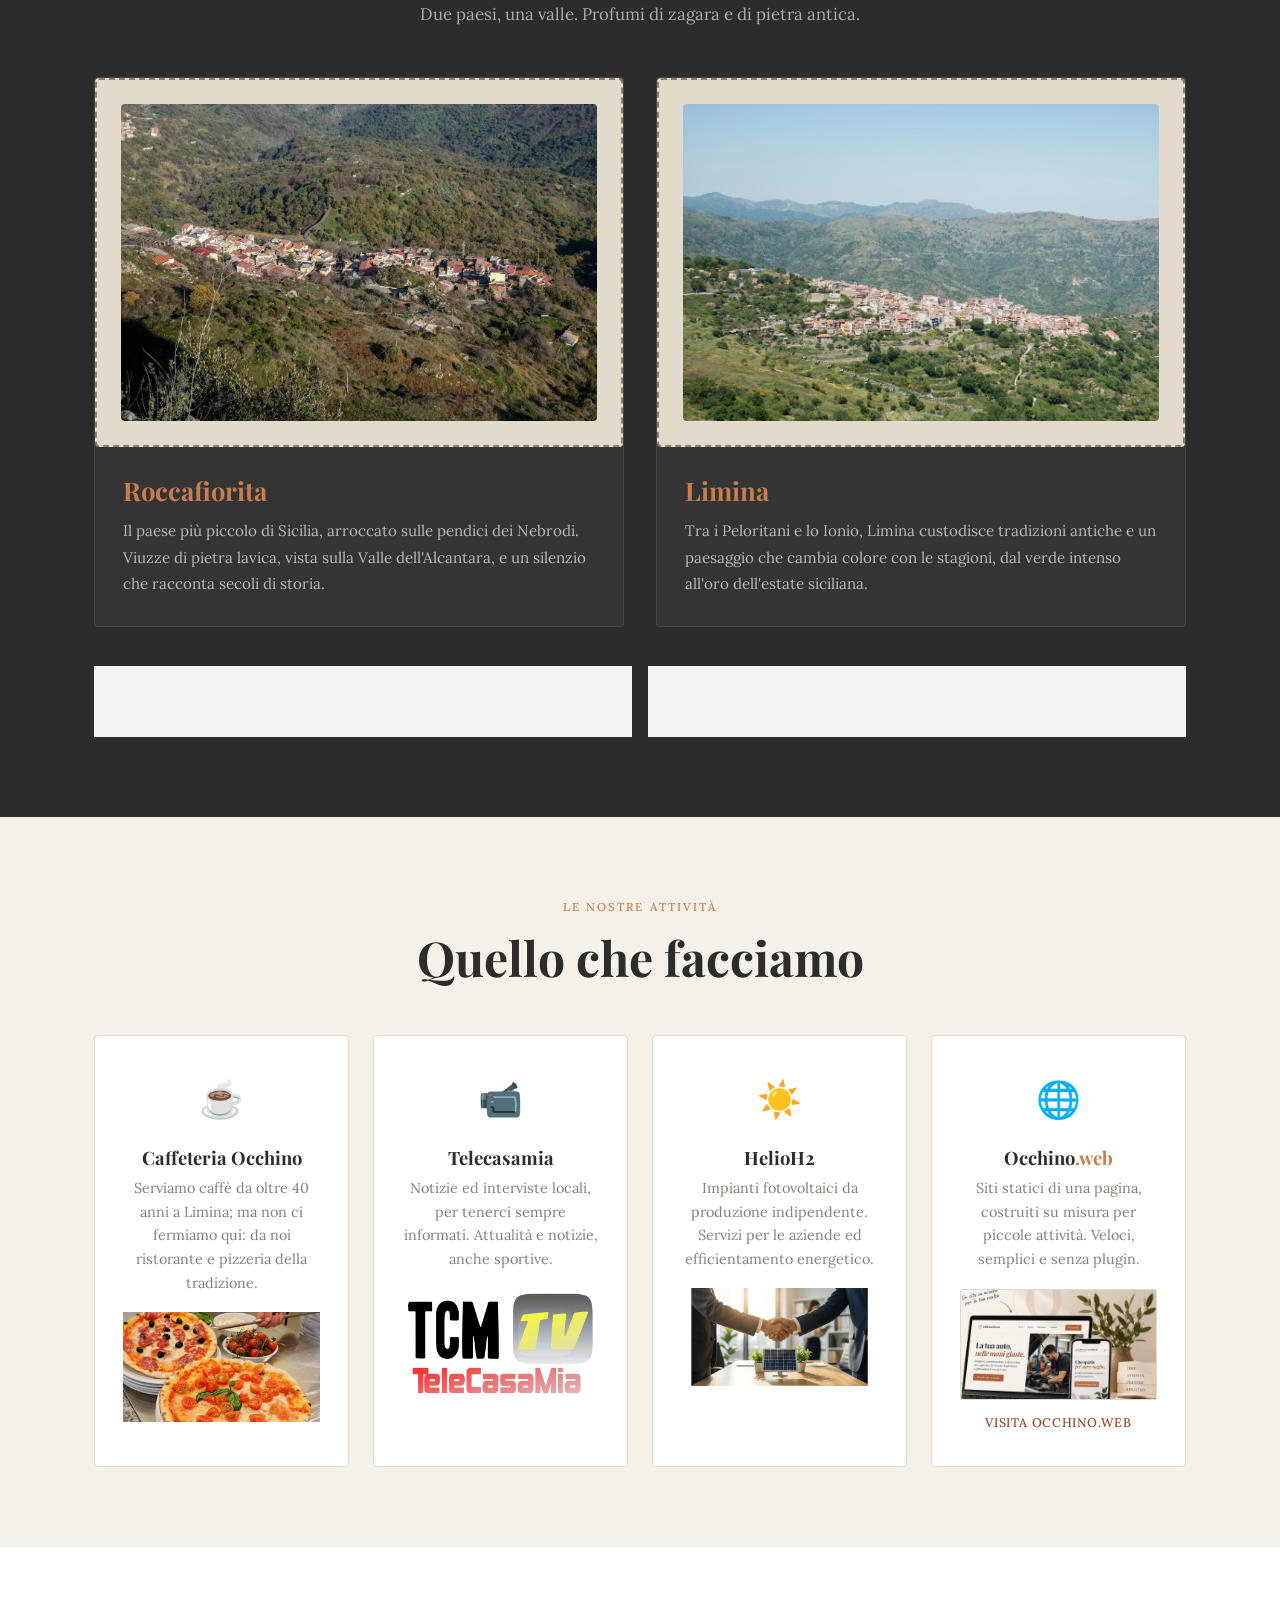
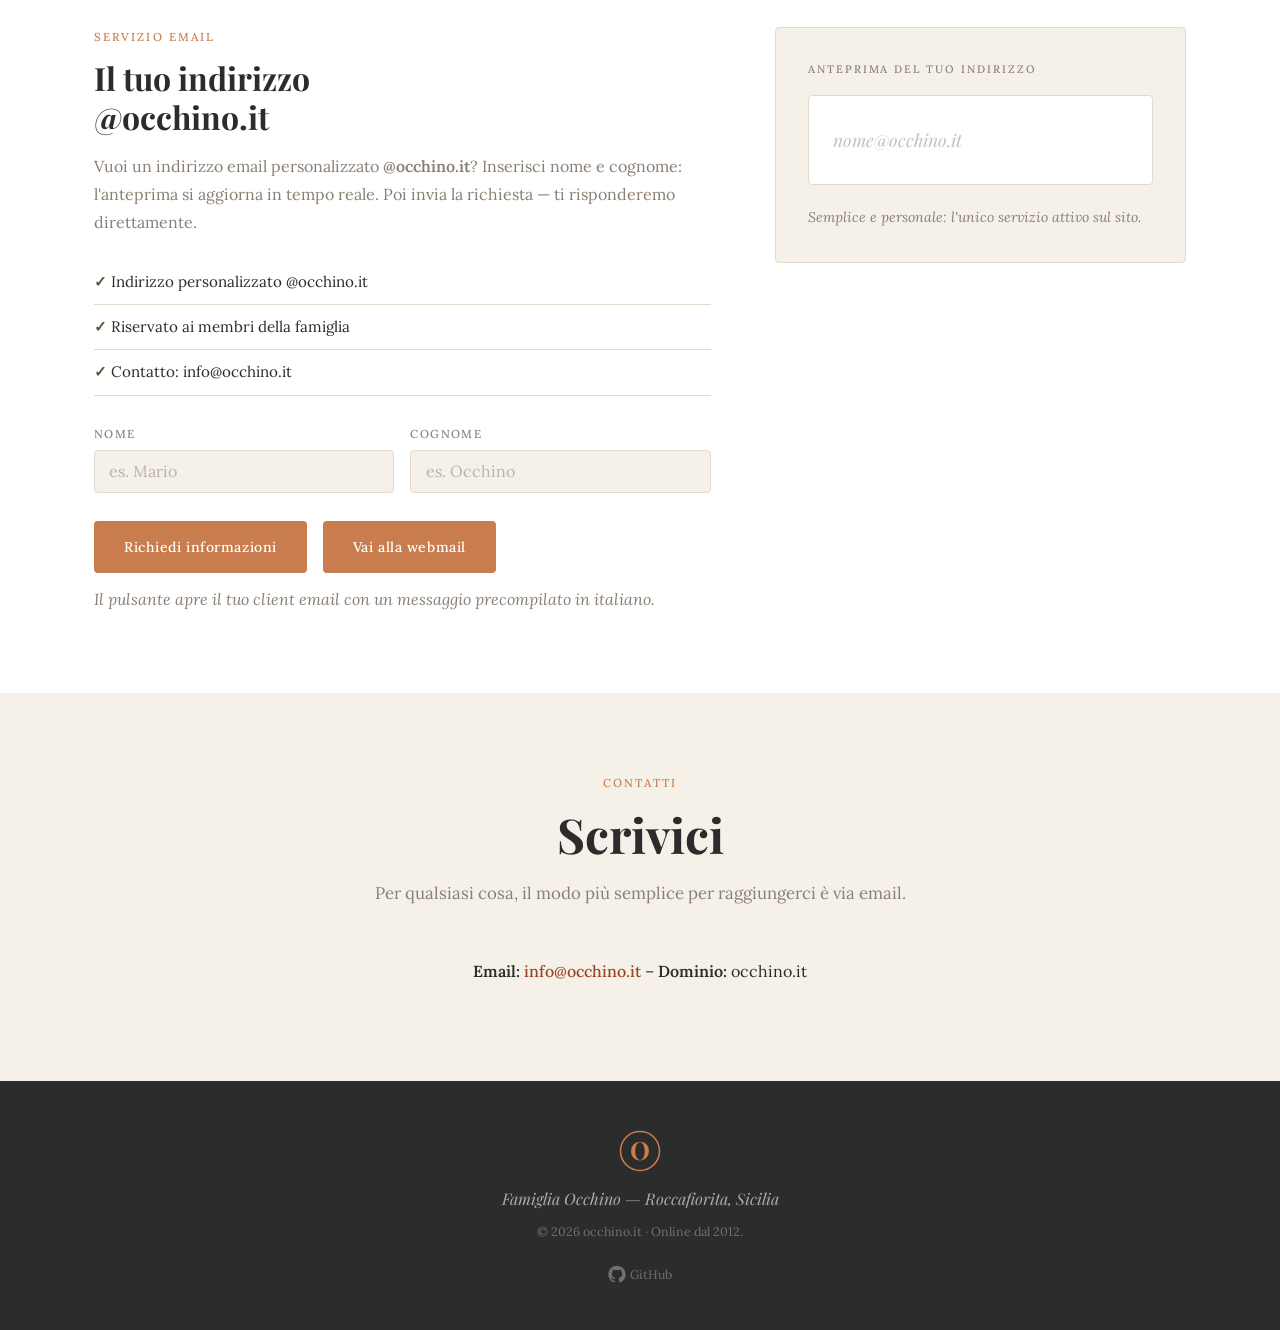
==== commit 0a48cbbc: "Add Occhino.web activity preview" ====
--- a/index.html
+++ b/index.html
@@ -241,7 +241,8 @@
           <h4>Occhino<span class="activity-web-accent">.web</span></h4>
           <p>Siti statici di una pagina, costruiti su misura per piccole attività. Veloci, semplici e senza plugin.</p>
           <a class="activity-web-link" href="https://web.occhino.it" target="_blank" rel="noopener" title="Occhino.web">
-            <span class="activity-web-mark" aria-hidden="true">O</span>
+            <img src="images/occhino-web.jpg" class="attivita activity-web-image"
+              alt="Anteprima di una landing page realizzata da Occhino.web">
             <span>Visita Occhino.web</span>
           </a>
         </div>
--- a/jscss/style.css
+++ b/jscss/style.css
@@ -753,9 +753,11 @@
 }
 
 .activity-web-link {
-  display: inline-flex;
+  display: flex;
+  flex-direction: column;
   align-items: center;
-  gap: 0.65rem;
+  gap: 0.75rem;
+  width: 100%;
   margin-top: 1.1rem;
   color: var(--sienna);
   font-size: 0.78rem;
@@ -769,19 +771,12 @@
   color: var(--terracotta);
 }
 
-.activity-web-mark {
-  width: 38px;
-  height: 38px;
-  display: grid;
-  place-items: center;
-  flex: 0 0 auto;
-  border: 2px solid var(--terracotta);
-  border-radius: 50%;
-  color: var(--terracotta);
-  font-family: var(--font-display);
-  font-size: 1.4rem;
-  font-weight: 700;
-  line-height: 1;
+.activity-web-image {
+  width: 100%;
+  aspect-ratio: 16 / 9;
+  object-fit: cover;
+  border: 1px solid var(--border);
+  border-radius: calc(var(--radius) / 2);
 }
 
 
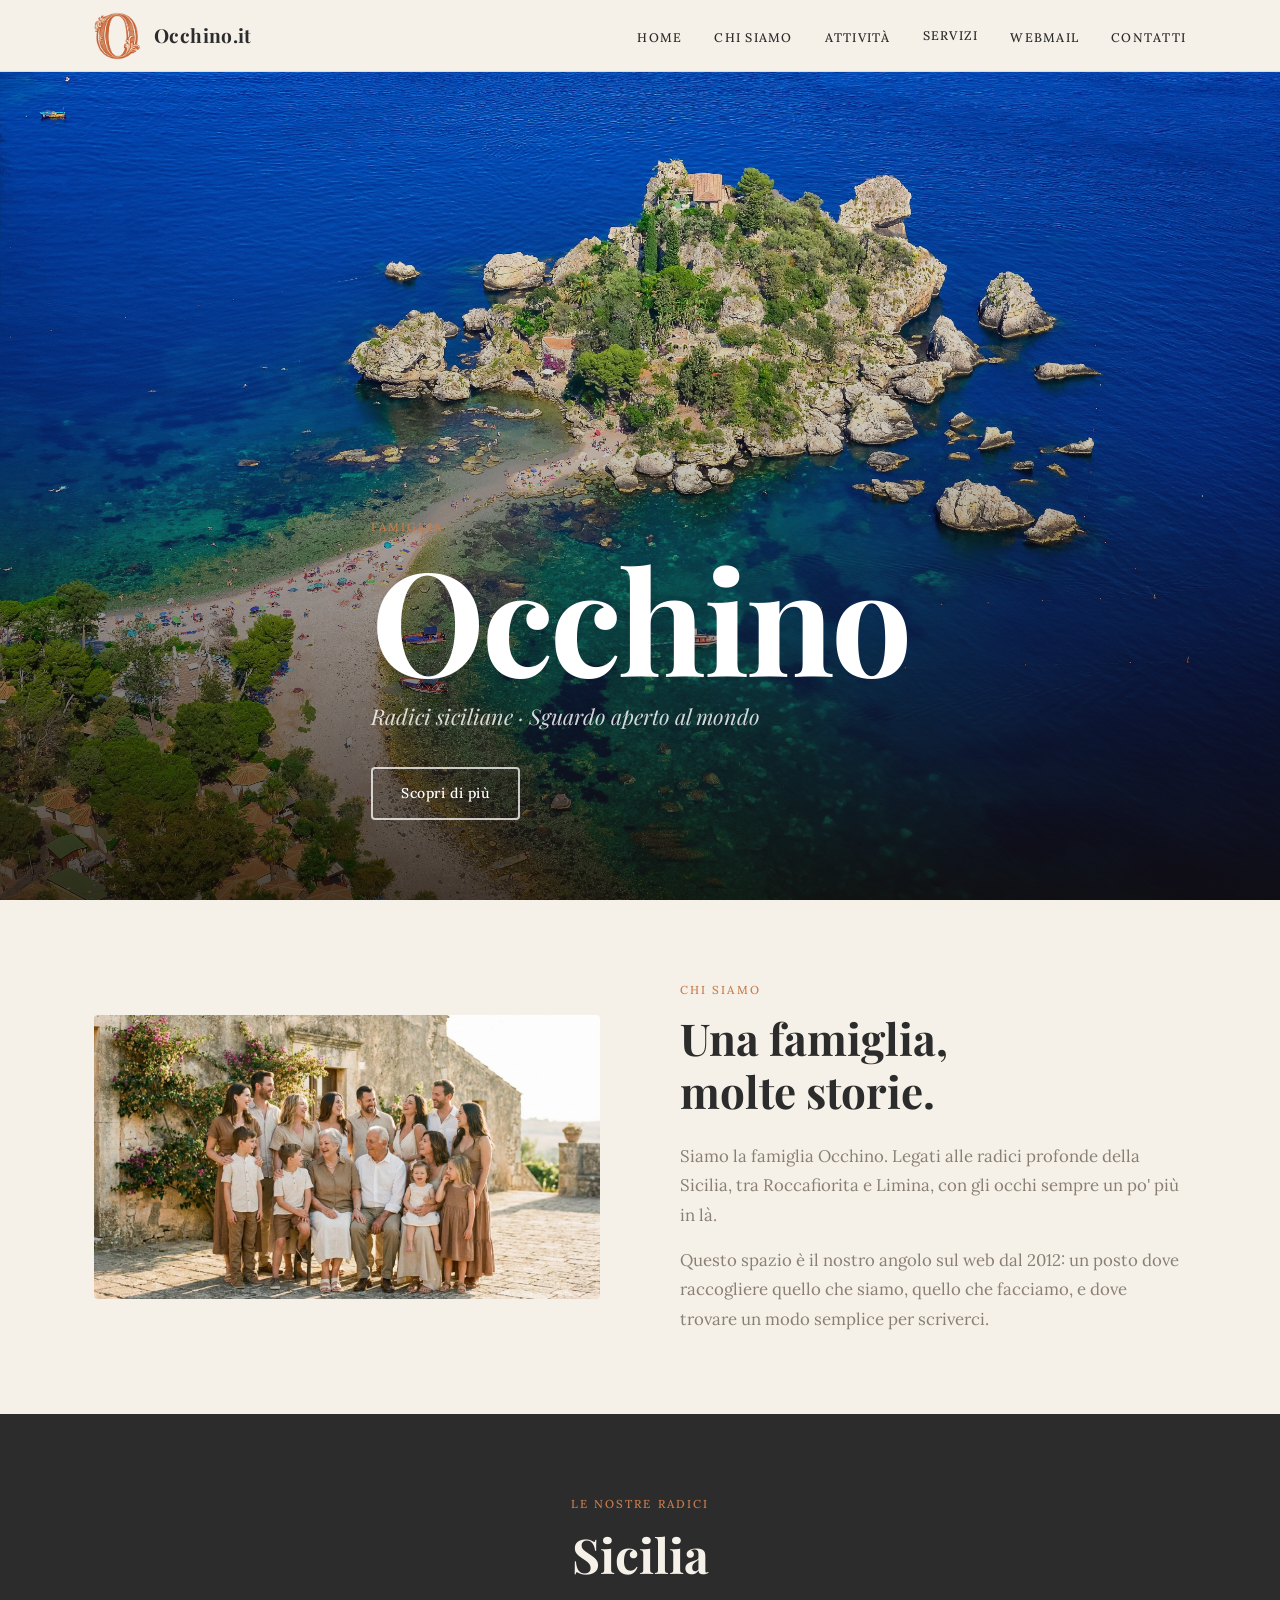
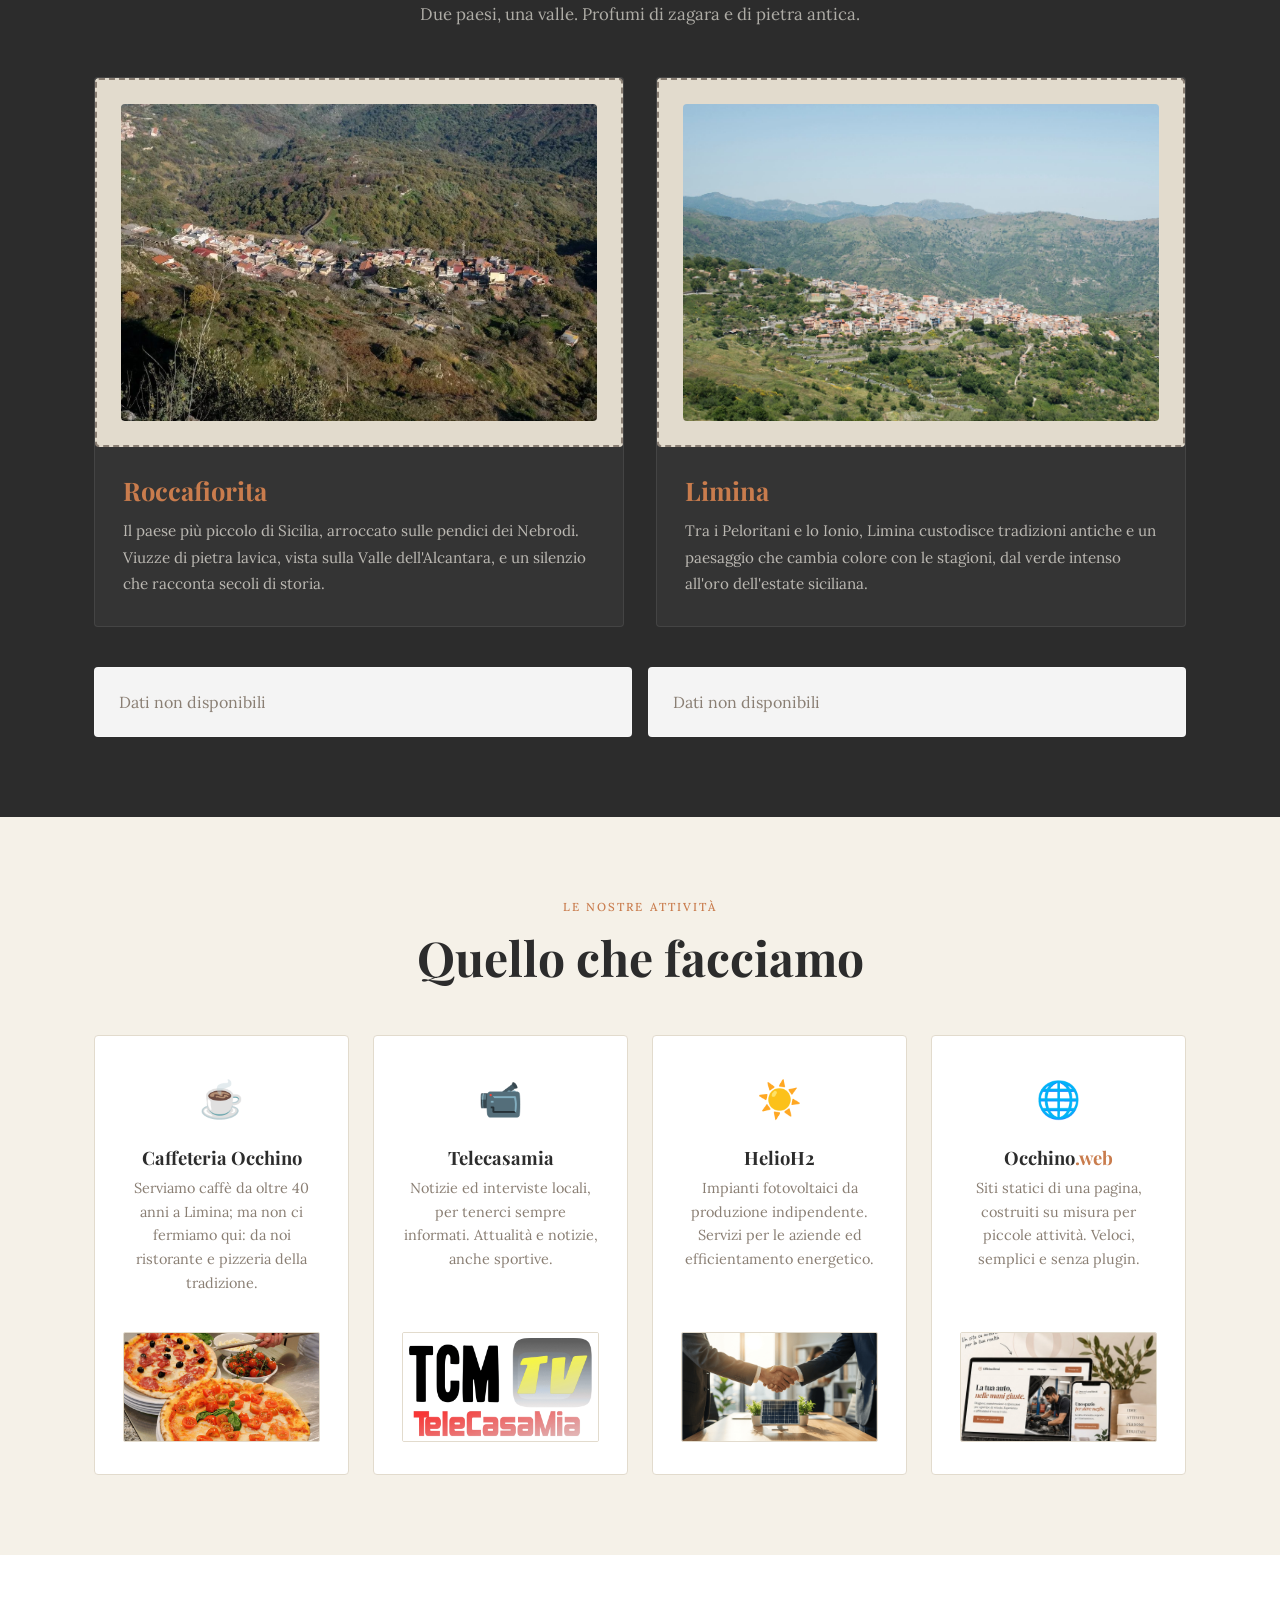
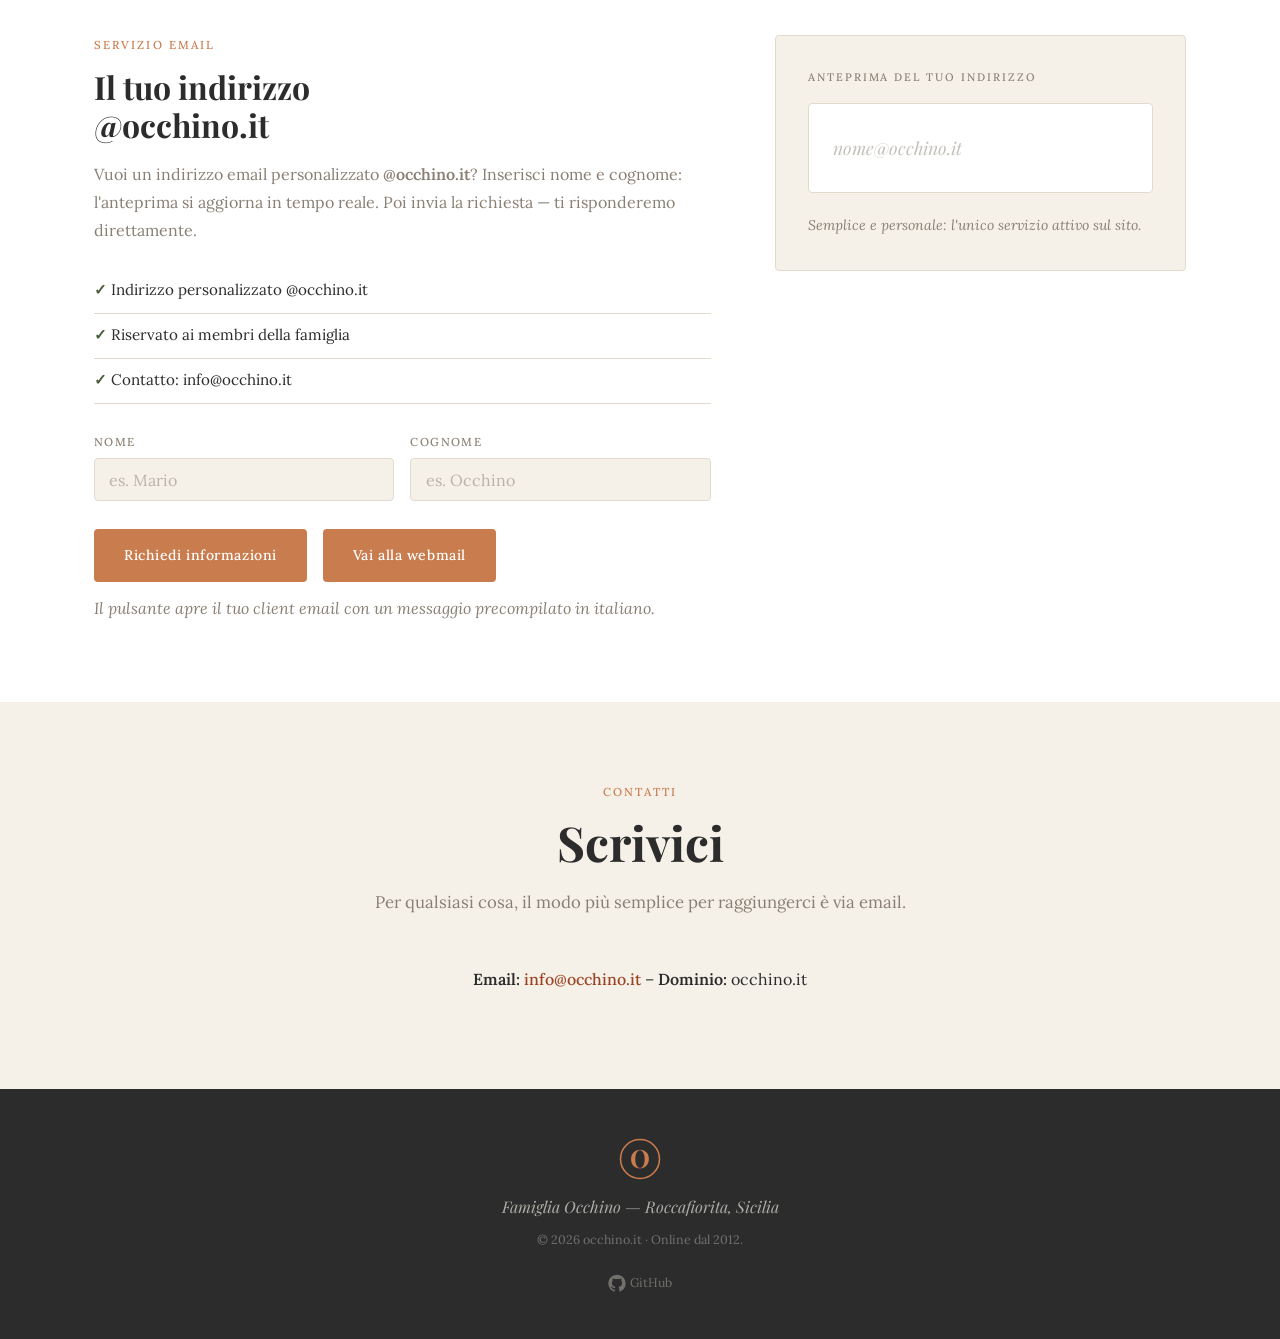
==== commit 9bc9a556: "Normalize activity cards and links" ====
--- a/index.html
+++ b/index.html
@@ -207,43 +207,50 @@
         <!-- Card 1 — customize freely -->
         <div class="activity-card">
           <div class="activity-icon">☕️</div>
-          <h4>Caffeteria Occhino</h4>
+          <h4><a class="activity-title-link" href="https://caffetteria.occhino.it" target="_blank"
+              rel="noopener">Caffeteria Occhino</a></h4>
           <p>Serviamo caff&egrave; da oltre 40 anni a Limina; ma non ci fermiamo qui: da noi ristorante e pizzeria della
             tradizione.</p>
-          <a href="https://caffetteria.occhino.it" target="_blank" title="Caffetteria Occhino">
-            <img src="images/caffetteria.png" class="attivita" />
+          <a class="activity-image-link" href="https://caffetteria.occhino.it" target="_blank" rel="noopener"
+            title="Caffetteria Occhino">
+            <img src="images/caffetteria.png" class="attivita" alt="Pizza e piatti della Caffetteria Occhino">
           </a>
         </div>
 
         <!-- Card 2 — customize freely -->
         <div class="activity-card">
           <div class="activity-icon">📹</div>
-          <h4>Telecasamia</h4>
+          <h4><a class="activity-title-link" href="https://www.facebook.com/filippo.occhino.3/?locale=it_IT"
+              target="_blank" rel="noopener">Telecasamia</a></h4>
           <p>Notizie ed interviste locali, per tenerci sempre informati. Attualit&agrave; e notizie, anche sportive.</p>
-          <a href="https://www.facebook.com/filippo.occhino.3/?locale=it_IT" target="_blank" title="Telecasamia">
-            <img src="images/telecasamia.png" class="attivita" />
+          <a class="activity-image-link" href="https://www.facebook.com/filippo.occhino.3/?locale=it_IT"
+            target="_blank" rel="noopener" title="Telecasamia">
+            <img src="images/telecasamia.png" class="attivita" alt="Logo Telecasamia">
           </a>
         </div>
 
         <!-- Card 3 — customize freely -->
         <div class="activity-card">
           <div class="activity-icon">☀️</div>
-          <h4>HelioH2</h4>
+          <h4><a class="activity-title-link" href="https://www.helioh2.com" target="_blank"
+              rel="noopener">HelioH2</a></h4>
           <p>Impianti fotovoltaici da produzione indipendente. Servizi per le aziende ed efficientamento energetico.</p>
-          <a href="https://www.helioh2.com" target="_blank" title="HelioH2 S.r.l.">
-            <img src="images/helioh2.png" class="attivita" />
+          <a class="activity-image-link" href="https://www.helioh2.com" target="_blank" rel="noopener"
+            title="HelioH2 S.r.l.">
+            <img src="images/helioh2.png" class="attivita" alt="Collaborazione per un impianto fotovoltaico HelioH2">
           </a>
         </div>
 
         <!-- Card 4 — Occhino.web -->
         <div class="activity-card">
           <div class="activity-icon">🌐</div>
-          <h4>Occhino<span class="activity-web-accent">.web</span></h4>
+          <h4><a class="activity-title-link" href="https://web.occhino.it" target="_blank"
+              rel="noopener">Occhino<span class="activity-web-accent">.web</span></a></h4>
           <p>Siti statici di una pagina, costruiti su misura per piccole attività. Veloci, semplici e senza plugin.</p>
-          <a class="activity-web-link" href="https://web.occhino.it" target="_blank" rel="noopener" title="Occhino.web">
-            <img src="images/occhino-web.jpg" class="attivita activity-web-image"
+          <a class="activity-image-link" href="https://web.occhino.it" target="_blank" rel="noopener"
+            title="Occhino.web">
+            <img src="images/occhino-web.jpg" class="attivita"
               alt="Anteprima di una landing page realizzata da Occhino.web">
-            <span>Visita Occhino.web</span>
           </a>
         </div>
 
--- a/jscss/style.css
+++ b/jscss/style.css
@@ -718,6 +718,8 @@
 }
 
 .activity-card {
+  display: flex;
+  flex-direction: column;
   background-color: var(--white);
   border: 1px solid var(--border);
   border-radius: var(--radius);
@@ -748,35 +750,38 @@
   line-height: 1.65;
 }
 
+.activity-title-link {
+  color: inherit;
+  text-decoration: none;
+  transition: color 0.2s ease;
+}
+
+.activity-title-link:hover {
+  color: var(--terracotta);
+}
+
 .activity-web-accent {
   color: var(--terracotta);
 }
 
-.activity-web-link {
-  display: flex;
-  flex-direction: column;
-  align-items: center;
-  gap: 0.75rem;
-  width: 100%;
-  margin-top: 1.1rem;
-  color: var(--sienna);
-  font-size: 0.78rem;
-  font-weight: 500;
-  letter-spacing: 0.05em;
-  text-decoration: none;
-  text-transform: uppercase;
-}
-
-.activity-web-link:hover {
-  color: var(--terracotta);
-}
-
-.activity-web-image {
+.activity-image-link {
+  display: block;
+  margin-top: auto;
+  padding-top: 1.25rem;
+}
+
+.attivita {
   width: 100%;
   aspect-ratio: 16 / 9;
   object-fit: cover;
   border: 1px solid var(--border);
   border-radius: calc(var(--radius) / 2);
+}
+
+.activity-title-link:focus-visible,
+.activity-image-link:focus-visible {
+  outline: 2px solid var(--terracotta);
+  outline-offset: 4px;
 }
 
 
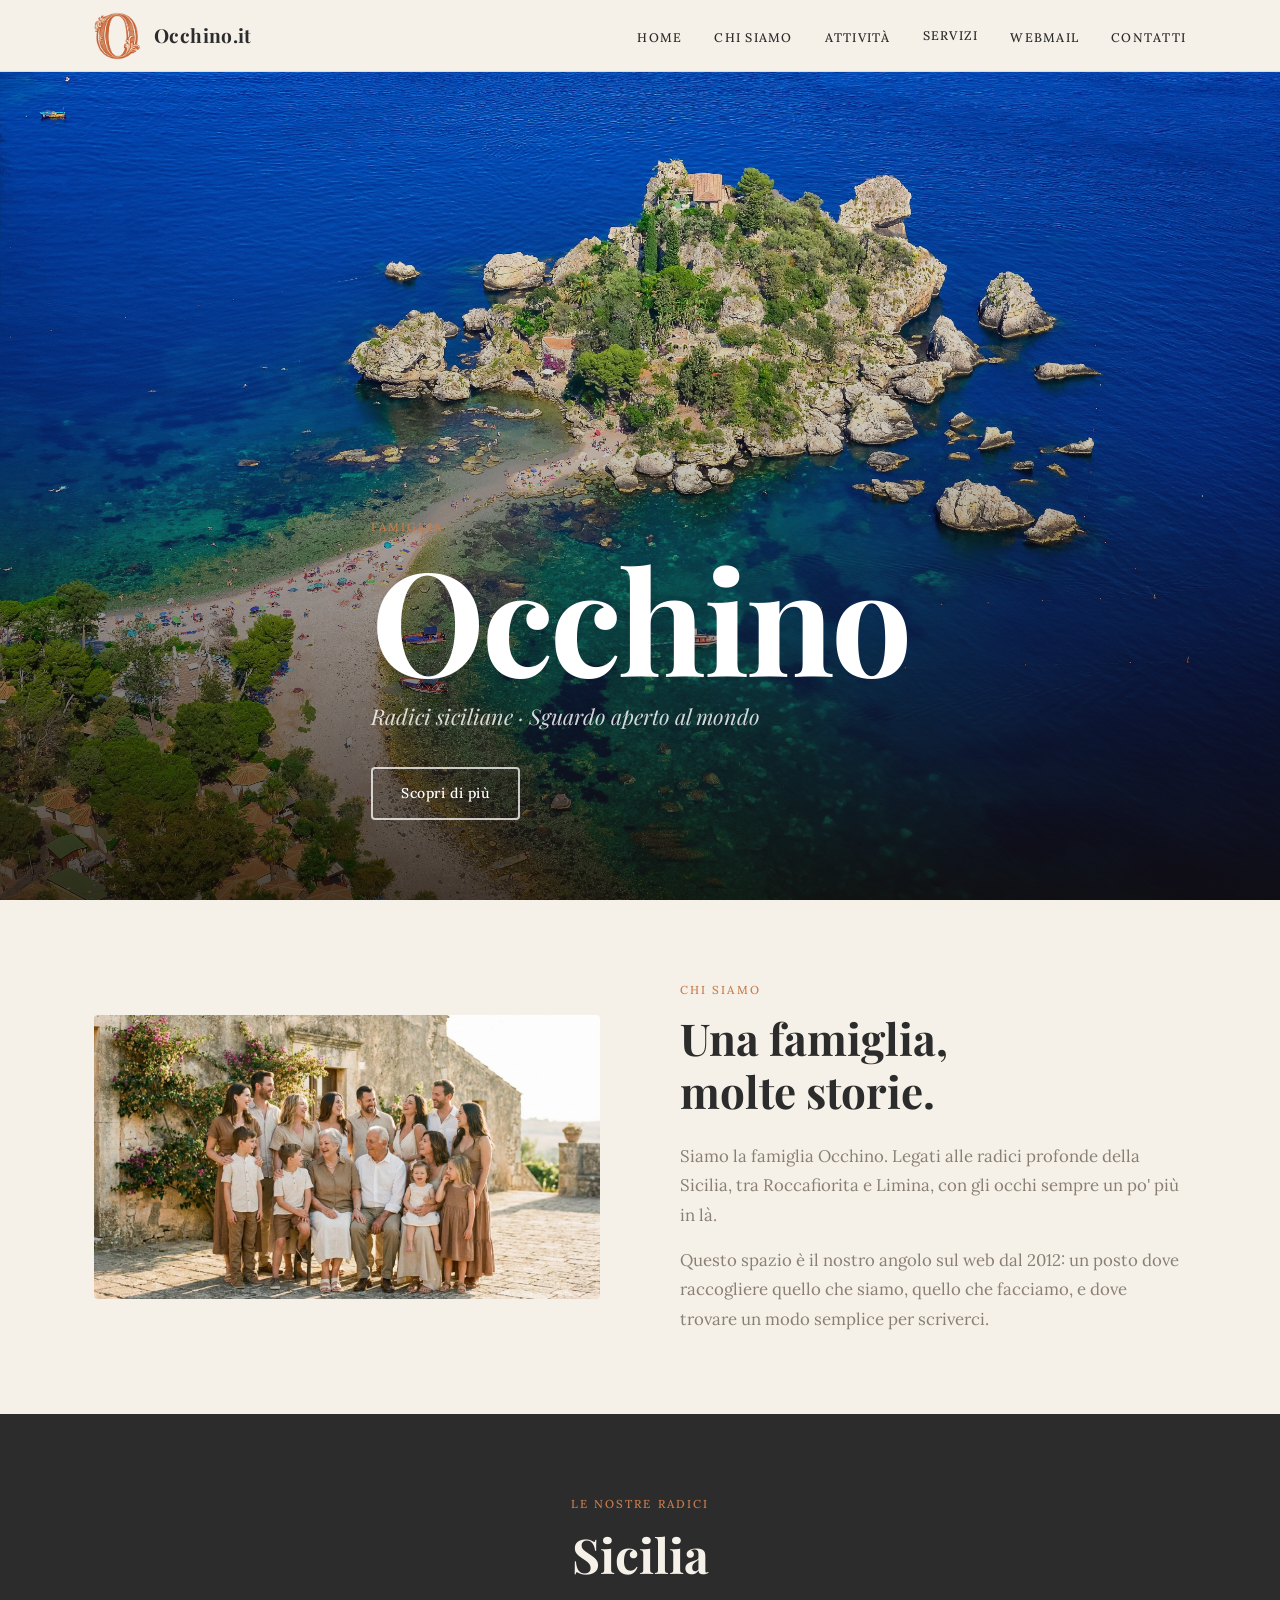
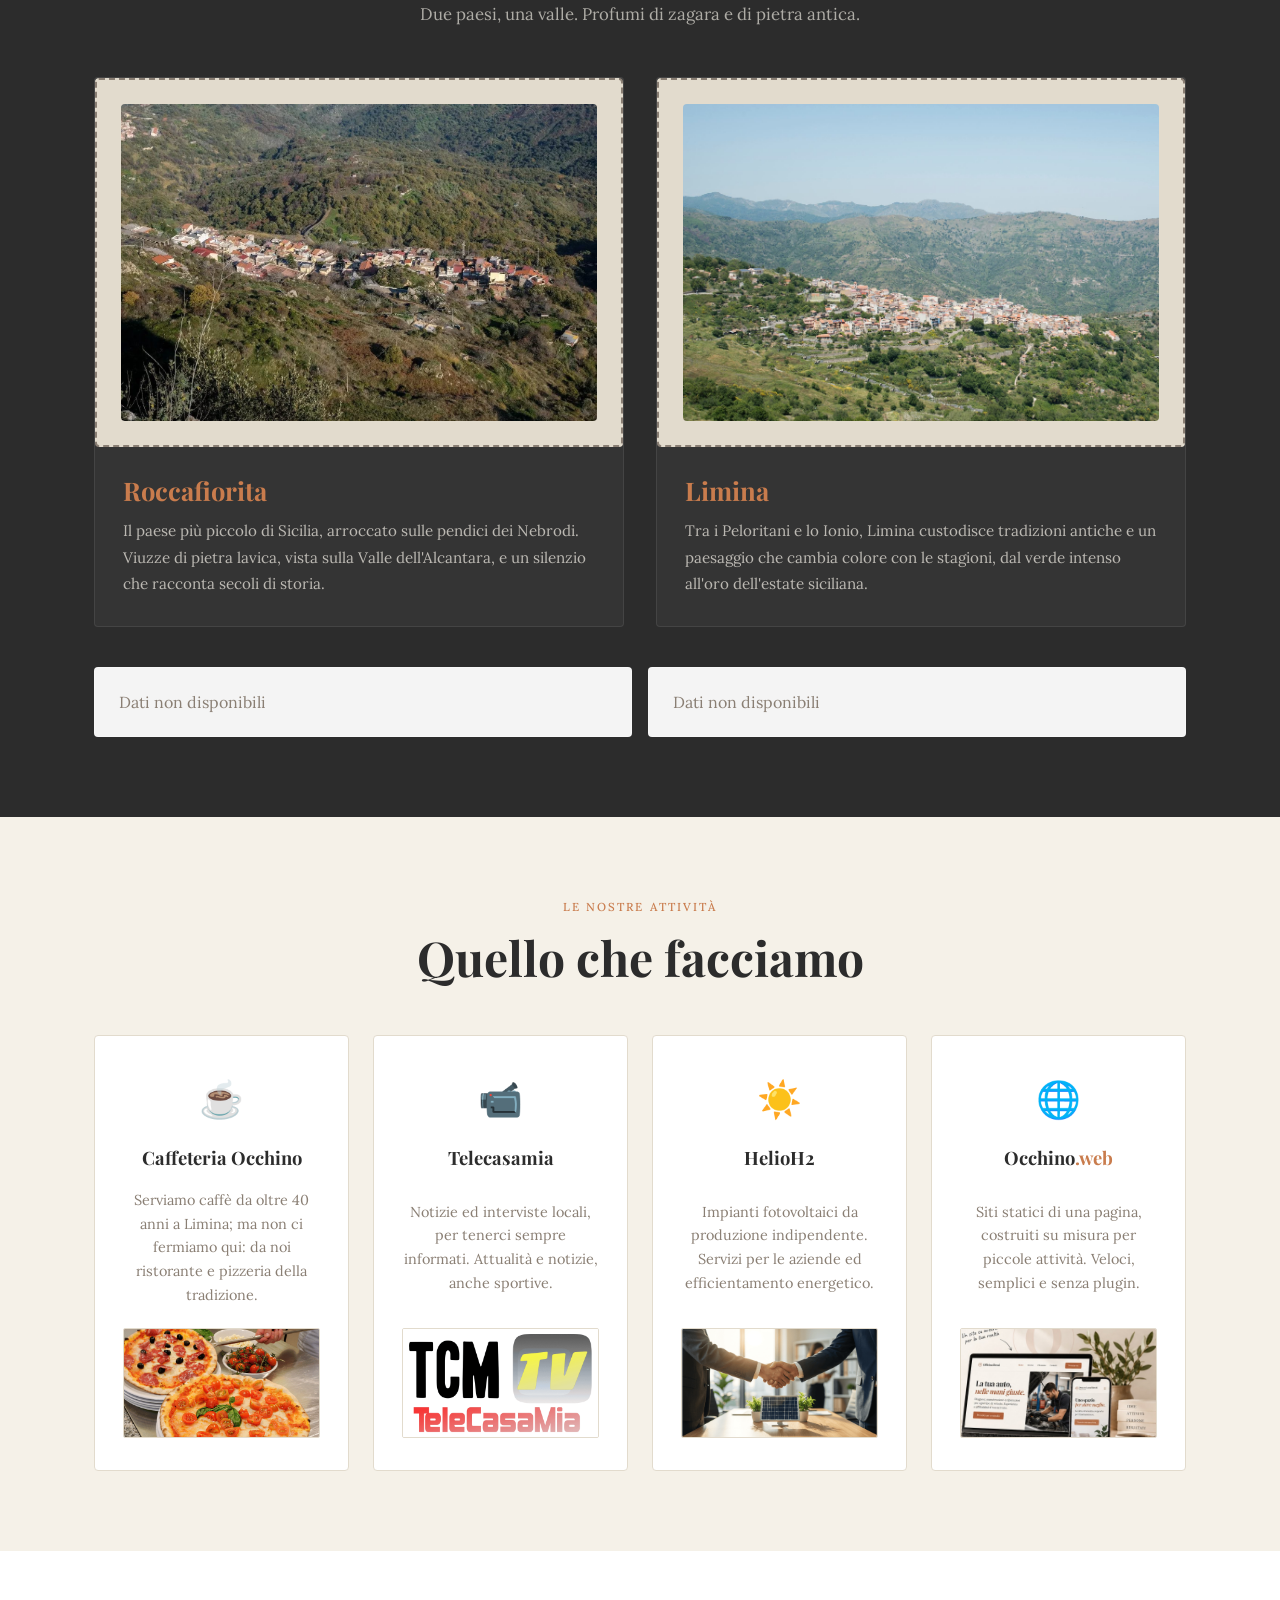
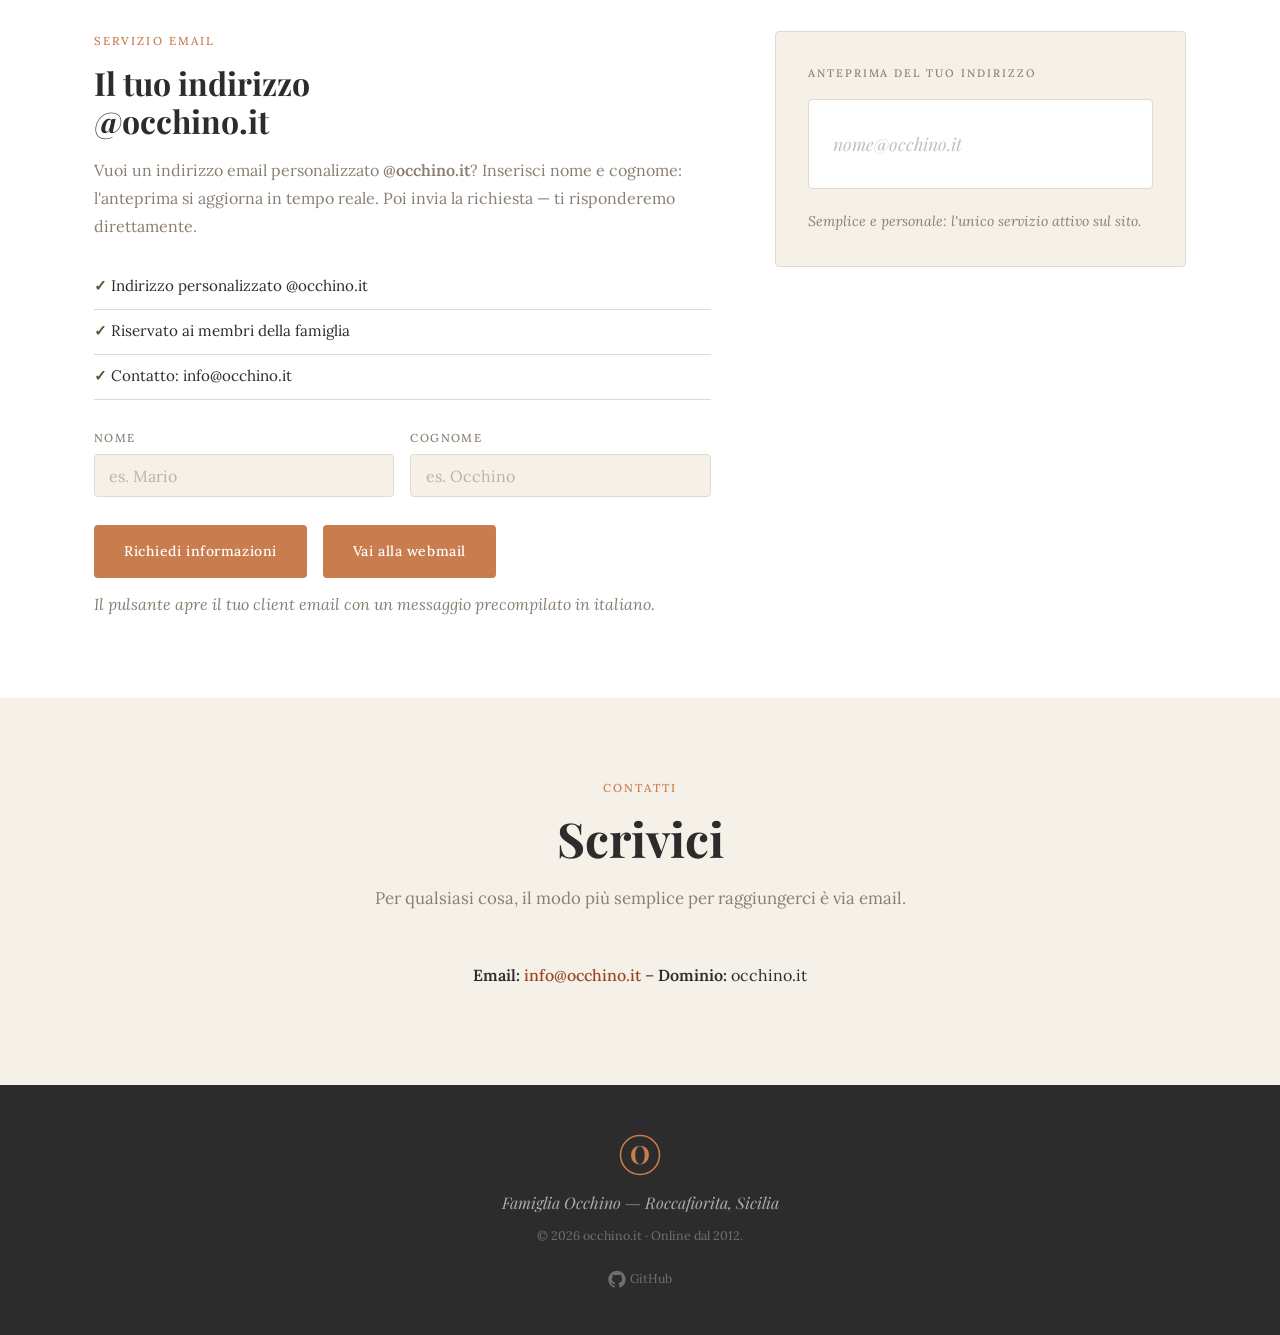
==== commit 359d9314: "Space activity card sections evenly" ====
--- a/index.html
+++ b/index.html
@@ -206,9 +206,11 @@
 
         <!-- Card 1 — customize freely -->
         <div class="activity-card">
-          <div class="activity-icon">☕️</div>
-          <h4><a class="activity-title-link" href="https://caffetteria.occhino.it" target="_blank"
-              rel="noopener">Caffeteria Occhino</a></h4>
+          <div class="activity-heading">
+            <div class="activity-icon">☕️</div>
+            <h4><a class="activity-title-link" href="https://caffetteria.occhino.it" target="_blank"
+                rel="noopener">Caffeteria Occhino</a></h4>
+          </div>
           <p>Serviamo caff&egrave; da oltre 40 anni a Limina; ma non ci fermiamo qui: da noi ristorante e pizzeria della
             tradizione.</p>
           <a class="activity-image-link" href="https://caffetteria.occhino.it" target="_blank" rel="noopener"
@@ -219,9 +221,11 @@
 
         <!-- Card 2 — customize freely -->
         <div class="activity-card">
-          <div class="activity-icon">📹</div>
-          <h4><a class="activity-title-link" href="https://www.facebook.com/filippo.occhino.3/?locale=it_IT"
-              target="_blank" rel="noopener">Telecasamia</a></h4>
+          <div class="activity-heading">
+            <div class="activity-icon">📹</div>
+            <h4><a class="activity-title-link" href="https://www.facebook.com/filippo.occhino.3/?locale=it_IT"
+                target="_blank" rel="noopener">Telecasamia</a></h4>
+          </div>
           <p>Notizie ed interviste locali, per tenerci sempre informati. Attualit&agrave; e notizie, anche sportive.</p>
           <a class="activity-image-link" href="https://www.facebook.com/filippo.occhino.3/?locale=it_IT"
             target="_blank" rel="noopener" title="Telecasamia">
@@ -231,9 +235,11 @@
 
         <!-- Card 3 — customize freely -->
         <div class="activity-card">
-          <div class="activity-icon">☀️</div>
-          <h4><a class="activity-title-link" href="https://www.helioh2.com" target="_blank"
-              rel="noopener">HelioH2</a></h4>
+          <div class="activity-heading">
+            <div class="activity-icon">☀️</div>
+            <h4><a class="activity-title-link" href="https://www.helioh2.com" target="_blank"
+                rel="noopener">HelioH2</a></h4>
+          </div>
           <p>Impianti fotovoltaici da produzione indipendente. Servizi per le aziende ed efficientamento energetico.</p>
           <a class="activity-image-link" href="https://www.helioh2.com" target="_blank" rel="noopener"
             title="HelioH2 S.r.l.">
@@ -243,9 +249,11 @@
 
         <!-- Card 4 — Occhino.web -->
         <div class="activity-card">
-          <div class="activity-icon">🌐</div>
-          <h4><a class="activity-title-link" href="https://web.occhino.it" target="_blank"
-              rel="noopener">Occhino<span class="activity-web-accent">.web</span></a></h4>
+          <div class="activity-heading">
+            <div class="activity-icon">🌐</div>
+            <h4><a class="activity-title-link" href="https://web.occhino.it" target="_blank"
+                rel="noopener">Occhino<span class="activity-web-accent">.web</span></a></h4>
+          </div>
           <p>Siti statici di una pagina, costruiti su misura per piccole attività. Veloci, semplici e senza plugin.</p>
           <a class="activity-image-link" href="https://web.occhino.it" target="_blank" rel="noopener"
             title="Occhino.web">
--- a/jscss/style.css
+++ b/jscss/style.css
@@ -720,6 +720,8 @@
 .activity-card {
   display: flex;
   flex-direction: column;
+  justify-content: space-between;
+  gap: 1.25rem;
   background-color: var(--white);
   border: 1px solid var(--border);
   border-radius: var(--radius);
@@ -732,19 +734,24 @@
   box-shadow: 0 4px 20px rgba(44, 44, 44, 0.08);
 }
 
+.activity-heading {
+  flex: 0 0 auto;
+}
+
 .activity-icon {
+  display: block;
+  margin-bottom: 1rem;
   font-size: 2.25rem;
-  margin-bottom: 1rem;
-  display: block;
 }
 
 .activity-card h4 {
   font-size: 1.15rem;
+  margin: 0;
   color: var(--charcoal);
-  margin-bottom: 0.5rem;
 }
 
 .activity-card p {
+  margin: 0;
   font-size: 0.9rem;
   color: var(--warm-gray);
   line-height: 1.65;
@@ -766,8 +773,7 @@
 
 .activity-image-link {
   display: block;
-  margin-top: auto;
-  padding-top: 1.25rem;
+  flex: 0 0 auto;
 }
 
 .attivita {
